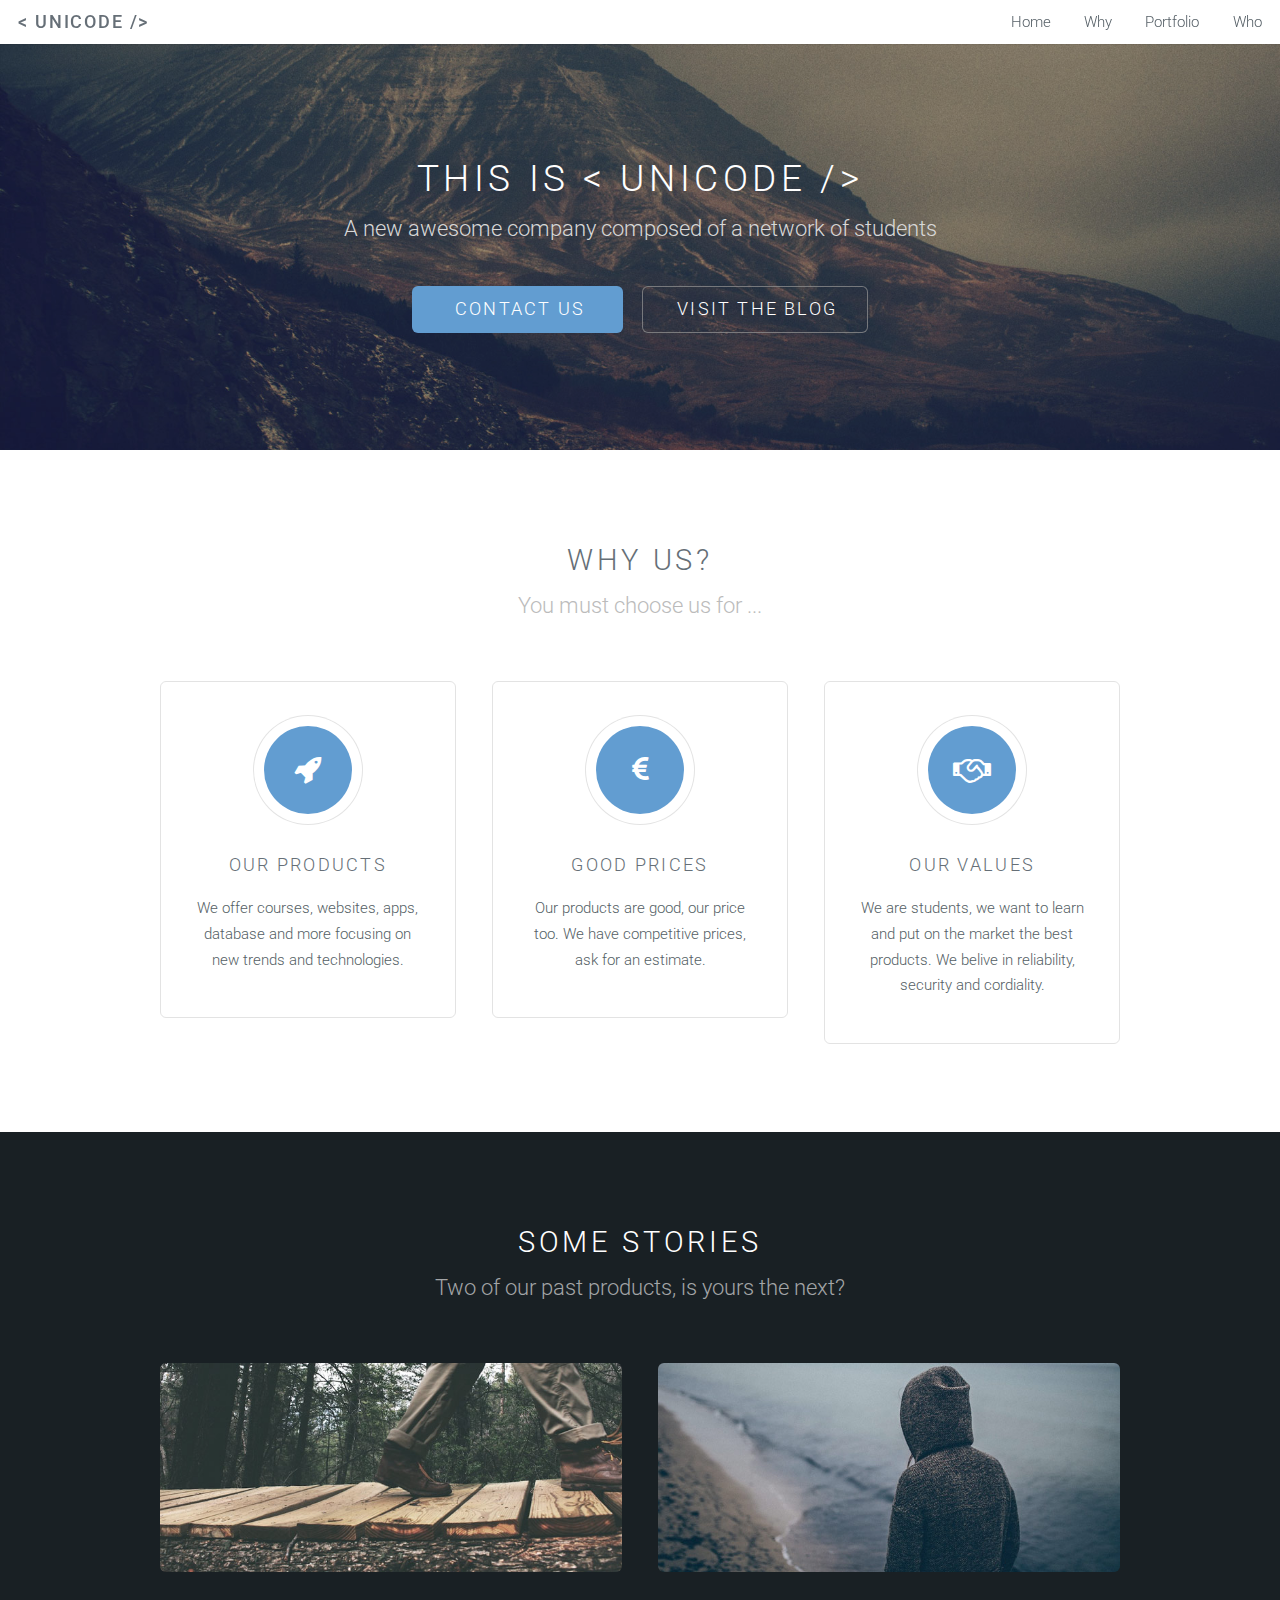
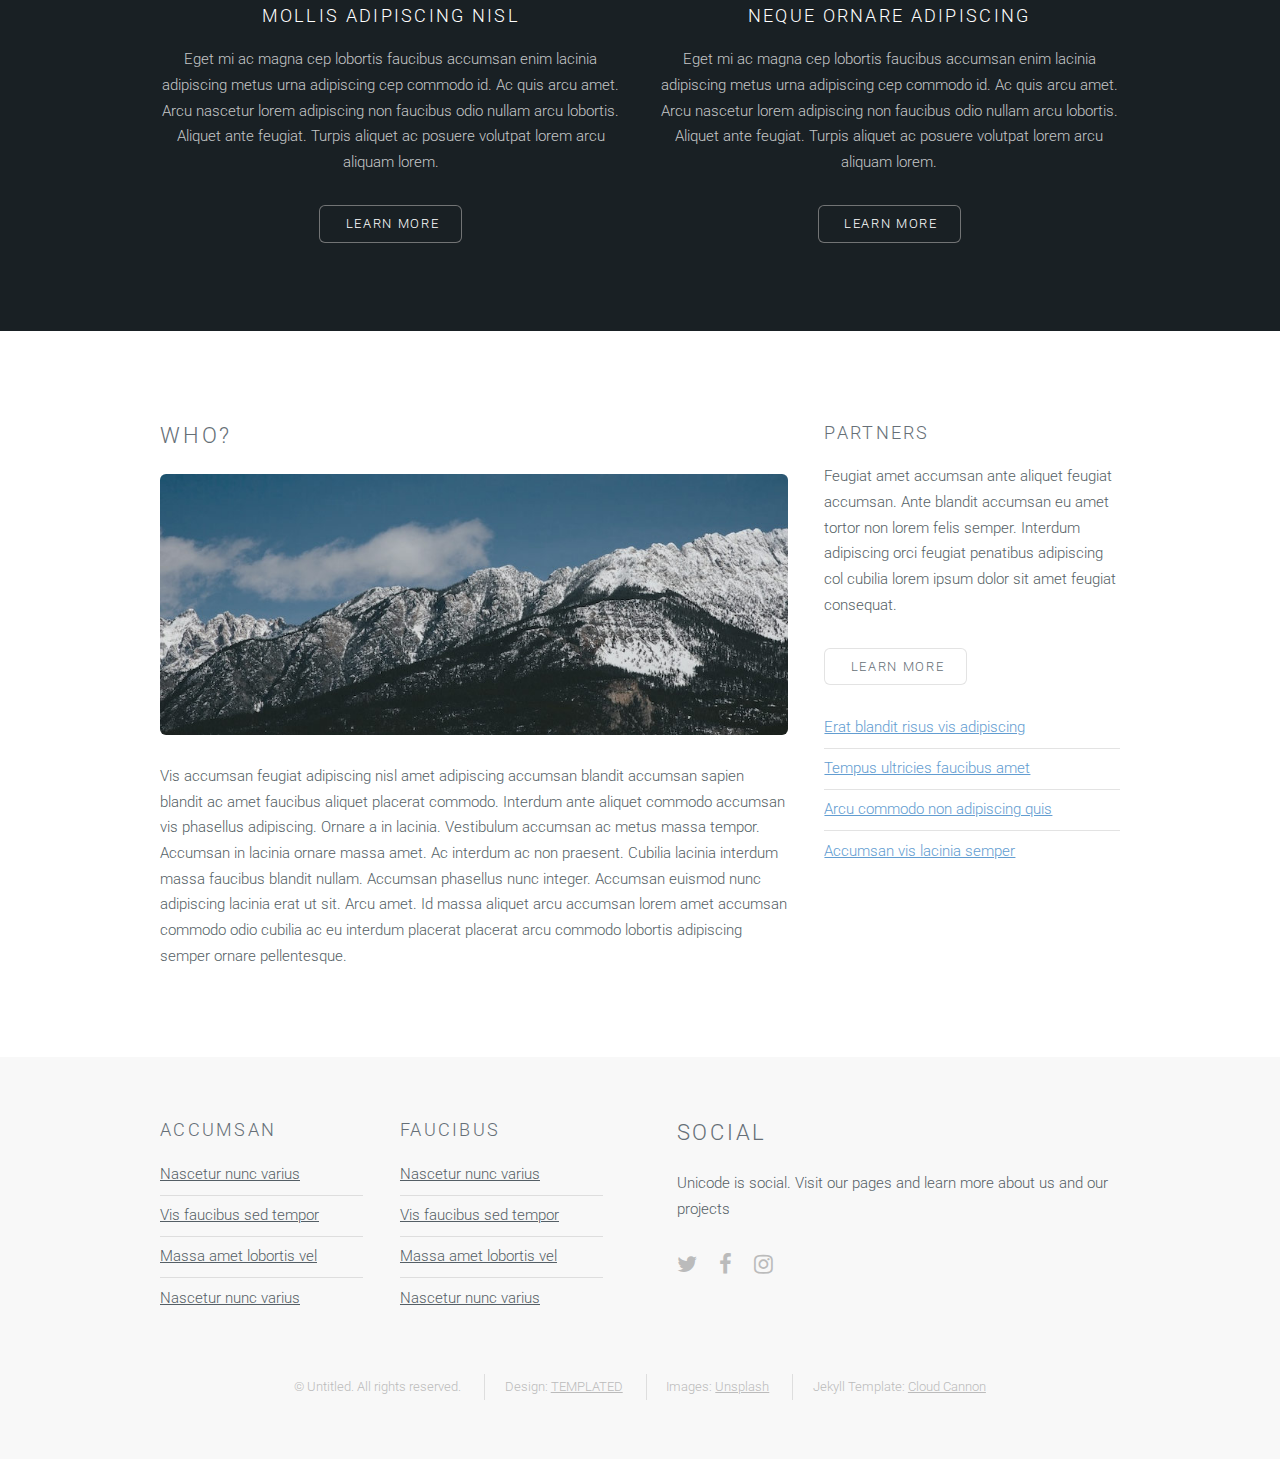
==== index.html @ 49313c58 "first" ====
<!DOCTYPE html>
<html>

  <!--
	Ion by TEMPLATED
	templated.co @templatedco
	Released for free under the Creative Commons Attribution 3.0 license (templated.co/license)
-->
<head>

    <title>Unicode</title>
    <meta http-equiv="content-type" content="text/html; charset=utf-8" />
    <meta name="description" content="" />
    <meta name="keywords" content="" />
    <!--[if lte IE 8]><script src="js/html5shiv.js"></script><![endif]-->
    <script src="/js/jquery.min.js"></script>
    <script src="/js/skel.min.js"></script>
    <script src="/js/skel-layers.min.js"></script>
    <script src="/js/init.js"></script>
    <noscript>
        <link rel="stylesheet" href="/css/skel.css" />
        <link rel="stylesheet" href="/css/style.css" />
        <link rel="stylesheet" href="/css/style-xlarge.css" />
    </noscript>
</head>


	<body id="top">

        <!-- Header -->
<header id="header" class="skel-layers-fixed">
    <h1><a href="/" class="site-title" >&#60; Unicode /&#62;</a></h1>
    <nav id="nav">
        <ul>
            <li><a href="#top">Home</a></li>
            <li><a href="#why">Why</a></li>
            <li><a href="#portfolio">Portfolio</a></li>
            <li><a href="#who">Who</a></li>
        </ul>
    </nav>
</header>

        <!-- Banner -->
        <section id="banner">
            <div class="inner">
                <h2>This is &#60; Unicode /&#62;</h2>
                <p>A new awesome company composed of a network of students</p>
                <ul class="actions">
                    <li><a href="#content" class="button big special">Contact us</a></li>
                    <li><a href="/blog.html" class="button big alt">Visit the blog</a></li>
                </ul>
            </div>
        </section>
        		<!-- One -->
			<section id="why" class="wrapper style1">
				<header class="major">
					<h2>Why us?</h2>
					<p>You must choose us for ...</p>
				</header>
				<div class="container">
					<div class="row">
						<div class="4u">
							<section class="special box">
								<i class="icon fa-rocket major"></i>
								<h3>Our products</h3>
								<p>
									We offer courses, websites, apps, database and more
									focusing on new trends and technologies.
								</p>
							</section>
						</div>
						<div class="4u">
							<section class="special box">
								<i class="icon fa fa-eur major"></i>
								<h3>Good prices</h3>
								<p>Our products are good, our price too. We have competitive prices, ask for an estimate.</p>
							</section>
						</div>
						<div class="4u">
							<section class="special box">
								<i class="icon fa fa-handshake-o major"></i>
								<h3>Our Values</h3>
								<p>
									We are students, we want to learn and put on the market the best products.
									We belive in reliability, security and cordiality.
								</p>
							</section>
						</div>
					</div>
				</div>
			</section>
			
		<!-- Two -->
			<section id="portfolio" class="wrapper style2">
				<header class="major">
					<h2>Some stories</h2>
					<p>Two of our past products, is yours the next?</p>
				</header>
				<div class="container">
					<div class="row">
						<div class="6u">
							<section class="special">
								<a href="#" class="image fit"><img src="images/pic01.jpg" alt="" /></a>
								<h3>Mollis adipiscing nisl</h3>
								<p>Eget mi ac magna cep lobortis faucibus accumsan enim lacinia adipiscing metus urna adipiscing cep commodo id. Ac quis arcu amet. Arcu nascetur lorem adipiscing non faucibus odio nullam arcu lobortis. Aliquet ante feugiat. Turpis aliquet ac posuere volutpat lorem arcu aliquam lorem.</p>
								<ul class="actions">
									<li><a href="#" class="button alt">Learn More</a></li>
								</ul>
							</section>
						</div>
						<div class="6u">
							<section class="special">
								<a href="#" class="image fit"><img src="images/pic02.jpg" alt="" /></a>
								<h3>Neque ornare adipiscing</h3>
								<p>Eget mi ac magna cep lobortis faucibus accumsan enim lacinia adipiscing metus urna adipiscing cep commodo id. Ac quis arcu amet. Arcu nascetur lorem adipiscing non faucibus odio nullam arcu lobortis. Aliquet ante feugiat. Turpis aliquet ac posuere volutpat lorem arcu aliquam lorem.</p>
								<ul class="actions">
									<li><a href="#" class="button alt">Learn More</a></li>
								</ul>
							</section>
						</div>
					</div>
				</div>
			</section>

		<!-- Three -->
			<section id="who" class="wrapper style1">
				<div class="container">
					<div class="row">
						<div class="8u">
							<section>
								<h2>Who?</h2>
								<a href="#" class="image fit"><img src="images/pic03.jpg" alt="" /></a>
								<p>Vis accumsan feugiat adipiscing nisl amet adipiscing accumsan blandit accumsan sapien blandit ac amet faucibus aliquet placerat commodo. Interdum ante aliquet commodo accumsan vis phasellus adipiscing. Ornare a in lacinia. Vestibulum accumsan ac metus massa tempor. Accumsan in lacinia ornare massa amet. Ac interdum ac non praesent. Cubilia lacinia interdum massa faucibus blandit nullam. Accumsan phasellus nunc integer. Accumsan euismod nunc adipiscing lacinia erat ut sit. Arcu amet. Id massa aliquet arcu accumsan lorem amet accumsan commodo odio cubilia ac eu interdum placerat placerat arcu commodo lobortis adipiscing semper ornare pellentesque.</p>
							</section>
						</div>
						<div class="4u">
							<section>
								<h3>Partners</h3>
								<p>Feugiat amet accumsan ante aliquet feugiat accumsan. Ante blandit accumsan eu amet tortor non lorem felis semper. Interdum adipiscing orci feugiat penatibus adipiscing col cubilia lorem ipsum dolor sit amet feugiat consequat.</p>
								<ul class="actions">
									<li><a href="#" class="button alt">Learn More</a></li>
								</ul>
								<ul class="alt">
									<li><a href="#">Erat blandit risus vis adipiscing</a></li>
									<li><a href="#">Tempus ultricies faucibus amet</a></li>
									<li><a href="#">Arcu commodo non adipiscing quis</a></li>
									<li><a href="#">Accumsan vis lacinia semper</a></li>
								</ul>
							</section>
						</div>
					</div>
				</div>
			</section>			
			
		
        <!-- Footer -->
<footer id="footer">
    <div class="container">
        <div class="row double">
            <div class="6u">
                <div class="row collapse-at-2">
                    <div class="6u">
                        <h3>Accumsan</h3>
                        <ul class="alt">
                            <li><a href="#">Nascetur nunc varius</a></li>
                            <li><a href="#">Vis faucibus sed tempor</a></li>
                            <li><a href="#">Massa amet lobortis vel</a></li>
                            <li><a href="#">Nascetur nunc varius</a></li>
                        </ul>
                    </div>
                    <div class="6u">
                        <h3>Faucibus</h3>
                        <ul class="alt">
                            <li><a href="#">Nascetur nunc varius</a></li>
                            <li><a href="#">Vis faucibus sed tempor</a></li>
                            <li><a href="#">Massa amet lobortis vel</a></li>
                            <li><a href="#">Nascetur nunc varius</a></li>
                        </ul>
                    </div>
                </div>
            </div>
            <div class="6u">
                <h2>Social</h2>
                <p>Unicode is social. Visit our pages and learn more about us and our projects</p>
                <ul class="icons">
                    <li><a href="#" class="icon fa-twitter"><span class="label">Twitter</span></a></li>
                    <li><a href="#" class="icon fa-facebook"><span class="label">Facebook</span></a></li>
                    <li><a href="#" class="icon fa-instagram"><span class="label">Instagram</span></a></li>
                </ul>
            </div>
        </div>
        <ul class="copyright">
            <li>&copy; Untitled. All rights reserved.</li>
            <li>Design: <a href="http://templated.co">TEMPLATED</a></li>
            <li>Images: <a href="http://unsplash.com">Unsplash</a></li>
            <li>Jekyll Template: <a href="http://cloudcannon.com">Cloud Cannon</a></li>
        </ul>
    </div>
</footer>

    </body>

</html>
---- css/skel.css ----
/* Resets (http://meyerweb.com/eric/tools/css/reset/ | v2.0 | 20110126 | License: none (public domain)) */

	html,body,div,span,applet,object,iframe,h1,h2,h3,h4,h5,h6,p,blockquote,pre,a,abbr,acronym,address,big,cite,code,del,dfn,em,img,ins,kbd,q,s,samp,small,strike,strong,sub,sup,tt,var,b,u,i,center,dl,dt,dd,ol,ul,li,fieldset,form,label,legend,table,caption,tbody,tfoot,thead,tr,th,td,article,aside,canvas,details,embed,figure,figcaption,footer,header,hgroup,menu,nav,output,ruby,section,summary,time,mark,audio,video{margin:0;padding:0;border:0;font-size:100%;font:inherit;vertical-align:baseline;}article,aside,details,figcaption,figure,footer,header,hgroup,menu,nav,section{display:block;}body{line-height:1;}ol,ul{list-style:none;}blockquote,q{quotes:none;}blockquote:before,blockquote:after,q:before,q:after{content:'';content:none;}table{border-collapse:collapse;border-spacing:0;}body{-webkit-text-size-adjust:none}

/* Box Model */

	*, *:before, *:after {
		-moz-box-sizing: border-box;
		-webkit-box-sizing: border-box;
		box-sizing: border-box;
	}

/* Container */

	body {
		/* min-width: (containers) */
		min-width: 1200px;
	}

	.container {
		margin-left: auto;
		margin-right: auto;
		
		/* width: (containers) */
		width: 1200px;
	}

	/* Modifiers */
	
		.container.small {
			/* width: (containers) * 0.75; */
			width: 900px;
		}

		.container.big {
			width: 100%;

			/* max-width: (containers) * 1.25; */
			max-width: 1500px;

			/* min-width: (containers); */
			min-width: 1200px;
		}

/* Grid */

	.\31 2u { width: 100% }
	.\31 1u { width: 91.6666666667% }
	.\31 0u { width: 83.3333333333% }
	.\39 u { width: 75% }
	.\38 u { width: 66.6666666667% }
	.\37 u { width: 58.3333333333% }
	.\36 u { width: 50% }
	.\35 u { width: 41.6666666667% }
	.\34 u { width: 33.3333333333% }
	.\33 u { width: 25% }
	.\32 u { width: 16.6666666667% }
	.\31 u { width: 8.3333333333% }
	.\-11u { margin-left: 91.6666666667% }
	.\-10u { margin-left: 83.3333333333% }
	.\-9u { margin-left: 75% }
	.\-8u { margin-left: 66.6666666667% }
	.\-7u { margin-left: 58.3333333333% }
	.\-6u { margin-left: 50% }
	.\-5u { margin-left: 41.6666666667% }
	.\-4u { margin-left: 33.3333333333% }
	.\-3u { margin-left: 25% }
	.\-2u { margin-left: 16.6666666667% }
	.\-1u { margin-left: 8.3333333333% }

	/* Rows */

		.row > * {
			float: left;
		}

		.row:after {
			content: '';
			display: block;
			clear: both;
			height: 0;
		}

		.row:first-child > * {
			padding-top: 0 !important;
		}

		.row.uniform > * > :first-child {
			margin-top: 0;
		}

		.row.uniform > * > :last-child {
			margin-bottom: 0;
		}

		/* Normal */

			.row > * {
				/* padding-left: (gutters.vertical) */
				padding-left: 4em;
			}

			.row + .row > * {
				/* padding: (gutters.horizontal) 0 0 (gutters.vertical) */
				padding: 0 0 0 4em;
			}

			.row {
				/* margin-left: -(gutters.vertical) */
				margin-left: -4em;
			}

			.row + .row.uniform > * {
				/* padding: (gutters.vertical) 0 0 (gutters.vertical) */
				padding: 4em 0 0 4em;
			}

		/* Flush */

			.row.flush > * {
				padding-left: 0;
			}

			.row + .row.flush > * {
				padding: 0;
			}

			.row.flush {
				margin-left: 0;
			}

			.row + .row.uniform.flush > * {
				padding: 0;
			}

		/* Quarter */

			.row.quarter > * {
				/* padding-left: (gutters.vertical * 0.25) */
				padding-left: 1em;
			}

			.row + .row.quarter > * {
				/* padding: (gutters.horizontal * 0.25) 0 0 (gutters.vertical * 0.25) */
				padding: 0 0 0 1em;
			}

			.row.quarter {
				/* margin-left: -(gutters.vertical * 0.25) */
				margin-left: -1em;
			}

			.row + .row.uniform.quarter > * {
				/* padding: (gutters.vertical * 0.25) 0 0 (gutters.vertical * 0.25) */
				padding: 1em 0 0 1em;
			}

		/* Half */

			.row.half > * {
				/* padding-left: (gutters.vertical * 0.5) */
				padding-left: 2em;
			}

			.row + .row.half > * {
				/* padding: (gutters.horizontal * 0.5) 0 0 (gutters.vertical * 0.5) */
				padding: 0 0 0 2em;
			}

			.row.half {
				/* margin-left: -(gutters.vertical * 0.5) */
				margin-left: -2em;
			}

			.row + .row.uniform.half > * {
				/* padding: (gutters.vertical * 0.5) 0 0 (gutters.vertical * 0.5) */
				padding: 2em 0 0 2em;
			}

		/* One and (a) Half */

			.row.oneandhalf > * {
				/* padding-left: (gutters.vertical * 1.5) */
				padding-left: 6em;
			}

			.row + .row.oneandhalf > * {
				/* padding: (gutters.horizontal * 1.5) 0 0 (gutters.vertical * 1.5) */
				padding: 0 0 0 6em;
			}

			.row.oneandhalf {
				/* margin-left: -(gutters.vertical * 1.5) */
				margin-left: -6em;
			}

			.row + .row.uniform.oneandhalf > * {
				/* padding: (gutters.vertical * 1.5) 0 0 (gutters.vertical * 1.5) */
				padding: 6em 0 0 6em;
			}

		/* Double */

			.row.double > * {
				/* padding-left: (gutters.vertical * 2) */
				padding-left: 8em;
			}

			.row + .row.double > * {
				/* padding: (gutters.horizontal * 2) 0 0 (gutters.vertical * 2) */
				padding: 0 0 0 8em;
			}

			.row.double {
				/* margin-left: -(gutters.vertical * 2) */
				margin-left: -8em;
			}

			.row + .row.uniform.double > * {
				/* padding: (gutters.vertical * 2) 0 0 (gutters.vertical * 2) */
				padding: 8em 0 0 8em;
			}
---- css/style.css ----
@charset "UTF-8";
@import url(font-awesome.min.css);
@import url("http://fonts.googleapis.com/css?family=Roboto:500,300");

/*
	Ion by TEMPLATED
	templated.co @templatedco
	Released for free under the Creative Commons Attribution 3.0 license (templated.co/license)
*/

/* Basic */

    html {
      scroll-behavior: smooth;
    }

	body {
		background: #fff;
	}

	body, input, select, textarea {
		color: #555f66;
		font-family: "Roboto", Helvetica, sans-serif;
		font-size: 14pt;
		font-weight: 300;
		line-height: 1.75em;
	}

	a {
		color: #629DD1;
		text-decoration: underline;
	}

		a:hover {
			text-decoration: none;
		}

	strong, b, .cc-active {
		color: #666f77;
		font-weight: 500;
	}

	em, i {
		font-style: italic;
	}

	p {
		margin: 0 0 2em 0;
	}

	h1, h2, h3, h4, h5, h6 {
		color: #666f77;
		font-weight: 300;
		line-height: 1em;
		margin: 0 0 1em 0;
		text-transform: uppercase;
		letter-spacing: 0.125em;
	}

		h1 a, h2 a, h3 a, h4 a, h5 a, h6 a {
			color: inherit;
			text-decoration: none;
		}

	h2 {
		font-size: 1.5em;
		line-height: 1.5em;
	}

	h3 {
		font-size: 1.25em;
		line-height: 1.5em;
	}

	h4 {
		font-size: 1em;
		line-height: 1.5em;
	}

	h5 {
		font-size: 0.9em;
		line-height: 1.5em;
	}

	h6 {
		font-size: 0.7em;
		line-height: 1.5em;
	}

	sub {
		font-size: 0.8em;
		position: relative;
		top: 0.5em;
	}

	sup {
		font-size: 0.8em;
		position: relative;
		top: -0.5em;
	}

	hr {
		border: 0;
		border-bottom: solid 1px rgba(144, 144, 144, 0.25);
		margin: 3em 0;
	}

		hr.major {
			margin: 2em 0 5em 0;
		}

	blockquote {
		border-left: solid 4px rgba(144, 144, 144, 0.25);
		font-style: italic;
		margin: 0 0 2em 0;
		padding: 0.5em 0 0.5em 2em;
	}

	code {
		background: rgba(144, 144, 144, 0.075);
		border-radius: 6px;
		border: solid 1px rgba(144, 144, 144, 0.25);
		font-family: "Courier New", monospace;
		font-size: 0.9em;
		margin: 0 0.25em;
		padding: 0.25em 0.65em;
	}

	pre {
		-webkit-overflow-scrolling: touch;
		font-family: "Courier New", monospace;
		font-size: 0.9em;
		margin: 0 0 2em 0;
		overflow-x: auto;
	}

		pre code {
			display: block;
			line-height: 1.75em;
			padding: 1em 1.5em;
		}

	.align-left {
		text-align: left;
	}

	.align-center {
		text-align: center;
	}

	.align-right {
		text-align: right;
	}

    .float-left {
        float: left;
    }

    .float-right {
        float: right;
    }

/* Section/Article */

	section.special, article.special {
		text-align: center;
	}

	header p {
		color: #bbb;
		position: relative;
		margin: 0 0 1.5em 0;
	}

	header h2 + p {
		font-size: 1.25em;
		margin-top: -1em;
		line-height: 1.5em;
	}

	header h3 + p {
		font-size: 1.1em;
		margin-top: -0.85em;
		line-height: 1.5em;
	}

	header h4 + p,
	header h5 + p,
	header h6 + p {
		font-size: 0.9em;
		margin-top: -0.75em;
		line-height: 1.5em;
	}

	header.major {
		text-align: center;
		margin: 0 0 4em 0;
	}

		header.major h2 {
			font-size: 2em;
		}

		header.major h2 + p {
			font-size: 1.5em;
			margin: -1em 0 2em 0;
		}

/* Form */

	form {
		margin: 0 0 2em 0;
	}

	label {
		color: #666f77;
		display: block;
		font-size: 0.9em;
		font-weight: 500;
		margin: 0 0 1em 0;
	}

	input[type="text"],
	input[type="password"],
	input[type="email"],
	select,
	textarea {
		-moz-appearance: none;
		-webkit-appearance: none;
		-o-appearance: none;
		-ms-appearance: none;
		appearance: none;
		background: rgba(144, 144, 144, 0.075);
		border-radius: 6px;
		border: none;
		border: solid 1px rgba(144, 144, 144, 0.25);
		color: inherit;
		display: block;
		outline: 0;
		padding: 0 1em;
		text-decoration: none;
		width: 100%;
	}

		input[type="text"]:invalid,
		input[type="password"]:invalid,
		input[type="email"]:invalid,
		select:invalid,
		textarea:invalid {
			box-shadow: none;
		}

		input[type="text"]:focus,
		input[type="password"]:focus,
		input[type="email"]:focus,
		select:focus,
		textarea:focus {
			border-color: #629DD1;
			box-shadow: 0 0 0 1px #629DD1;
		}

	.select-wrapper {
		text-decoration: none;
		display: block;
		position: relative;
	}

		.select-wrapper:before {
			content: "";
			-moz-osx-font-smoothing: grayscale;
			-webkit-font-smoothing: antialiased;
			font-family: FontAwesome;
			font-style: normal;
			font-weight: normal;
			text-transform: none !important;
		}

		.select-wrapper:before {
			color: rgba(144, 144, 144, 0.25);
			display: block;
			height: 2.75em;
			line-height: 2.75em;
			pointer-events: none;
			position: absolute;
			right: 0;
			text-align: center;
			top: 0;
			width: 2.75em;
		}

		.select-wrapper select::-ms-expand {
			display: none;
		}

	input[type="text"],
	input[type="password"],
	input[type="email"],
	select {
		height: 2.75em;
	}

	textarea {
		padding: 0.75em 1em;
	}

	input[type="checkbox"],
	input[type="radio"] {
		-moz-appearance: none;
		-webkit-appearance: none;
		-o-appearance: none;
		-ms-appearance: none;
		appearance: none;
		display: block;
		float: left;
		margin-right: -2em;
		opacity: 0;
		width: 1em;
		z-index: -1;
	}

		input[type="checkbox"] + label,
		input[type="radio"] + label {
			text-decoration: none;
			color: #555f66;
			cursor: pointer;
			display: inline-block;
			font-size: 1em;
			font-weight: 300;
			padding-left: 2.4em;
			padding-right: 0.75em;
			position: relative;
		}

			input[type="checkbox"] + label:before,
			input[type="radio"] + label:before {
				-moz-osx-font-smoothing: grayscale;
				-webkit-font-smoothing: antialiased;
				font-family: FontAwesome;
				font-style: normal;
				font-weight: normal;
				text-transform: none !important;
			}

			input[type="checkbox"] + label:before,
			input[type="radio"] + label:before {
				background: rgba(144, 144, 144, 0.075);
				border-radius: 6px;
				border: solid 1px rgba(144, 144, 144, 0.25);
				content: '';
				display: inline-block;
				height: 1.65em;
				left: 0;
				line-height: 1.58125em;
				position: absolute;
				text-align: center;
				top: 0;
				width: 1.65em;
			}

		input[type="checkbox"]:checked + label:before,
		input[type="radio"]:checked + label:before {
			background: #192024;
			border-color: #192024;
			color: #ffffff;
			content: '\f00c';
		}

		input[type="checkbox"]:focus + label:before,
		input[type="radio"]:focus + label:before {
			border-color: #629DD1;
			box-shadow: 0 0 0 1px #629DD1;
		}

	input[type="checkbox"] + label:before {
		border-radius: 6px;
	}

	input[type="radio"] + label:before {
		border-radius: 100%;
	}

	::-webkit-input-placeholder {
		color: #bbb !important;
		opacity: 1.0;
	}

	:-moz-placeholder {
		color: #bbb !important;
		opacity: 1.0;
	}

	::-moz-placeholder {
		color: #bbb !important;
		opacity: 1.0;
	}

	:-ms-input-placeholder {
		color: #bbb !important;
		opacity: 1.0;
	}

	.formerize-placeholder {
		color: #bbb !important;
		opacity: 1.0;
	}

/* Box */

	.box {
		border-radius: 6px;
		border: solid 1px rgba(144, 144, 144, 0.25);
		margin-bottom: 2em;
		padding: 3em 2em;
	}

		.box > :last-child,
		.box > :last-child > :last-child,
		.box > :last-child > :last-child > :last-child {
			margin-bottom: 0;
		}

		.box.alt {
			border: 0;
			border-radius: 0;
			padding: 0;
		}

/* Icon */

	.icon {
		text-decoration: none;
		border-bottom: none;
		position: relative;
	}

		.icon:before {
			-moz-osx-font-smoothing: grayscale;
			-webkit-font-smoothing: antialiased;
			font-family: FontAwesome;
			font-style: normal;
			font-weight: normal;
			text-transform: none !important;
		}

		.icon > .label {
			display: none;
		}

		.icon.major {
			display: inline-block;
			margin: 0 0 1.25em 0;
			color: #ffffff;
			background: #629DD1;
			width: 3em;
			height: 3em;
			font-size: 2em;
			text-align: center;
			line-height: 3em;
			border-radius: 100%;
			box-shadow: 0 0 0 10px #fff, 0 0 0 11px rgba(144, 144, 144, 0.25);
		}

/* Image */

	.image {
		border-radius: 6px;
		border: 0;
		display: inline-block;
		position: relative;
	}

		.image img {
			border-radius: 6px;
			display: block;
		}

		.image.left {
			float: left;
			padding: 0 1.5em 1em 0;
			top: 0.25em;
		}

		.image.right {
			float: right;
			padding: 0 0 1em 1.5em;
			top: 0.25em;
		}

		.image.fit {
			display: block;
			margin: 0 0 2em 0;
			width: 100%;
		}

			.image.fit img {
				display: block;
				width: 100%;
			}

/* List */

	ol {
		list-style: decimal;
		margin: 0 0 2em 0;
		padding-left: 1.25em;
	}

		ol li {
			padding-left: 0.25em;
		}

	ul {
		list-style: disc;
		margin: 0 0 2em 0;
		padding-left: 1em;
	}

		ul li {
			padding-left: 0.5em;
		}

		ul.alt {
			list-style: none;
			padding-left: 0;
		}

			ul.alt li {
				border-top: solid 1px rgba(144, 144, 144, 0.25);
				padding: 0.5em 0;
			}

				ul.alt li:first-child {
					border-top: 0;
					padding-top: 0;
				}

		ul.icons {
			cursor: default;
			list-style: none;
			padding-left: 0;
		}

			ul.icons li {
				display: inline-block;
				padding: 0 1.25em 0 0;
			}

				ul.icons li:last-child {
					padding-right: 0;
				}

				ul.icons li .icon:before {
					font-size: 1.5em;
				}

		ul.actions {
			cursor: default;
			list-style: none;
			padding-left: 0;
		}

			ul.actions li {
				display: inline-block;
				padding: 0 1em 0 0;
				vertical-align: middle;
			}

				ul.actions li:last-child {
					padding-right: 0;
				}

			ul.actions.small li {
				padding: 0 0.5em 0 0;
			}

			ul.actions.vertical li {
				display: block;
				padding: 1em 0 0 0;
			}

				ul.actions.vertical li:first-child {
					padding-top: 0;
				}

				ul.actions.vertical li > * {
					margin-bottom: 0;
				}

			ul.actions.vertical.small li {
				padding: 0.5em 0 0 0;
			}

				ul.actions.vertical.small li:first-child {
					padding-top: 0;
				}

			ul.actions.fit {
				display: table;
				margin-left: -1em;
				padding: 0;
				table-layout: fixed;
				width: calc(100% + 1em);
			}

				ul.actions.fit li {
					display: table-cell;
					padding: 0 0 0 1em;
				}

					ul.actions.fit li > * {
						margin-bottom: 0;
					}

				ul.actions.fit.small {
					margin-left: -0.5em;
					width: calc(100% + 0.5em);
				}

					ul.actions.fit.small li {
						padding: 0 0 0 0.5em;
					}

	dl {
		margin: 0 0 2em 0;
	}

/* Table */

	.table-wrapper {
		-webkit-overflow-scrolling: touch;
		overflow-x: auto;
	}

	table {
		margin: 0 0 2em 0;
		width: 100%;
	}

		table tbody tr {
			border: solid 1px rgba(144, 144, 144, 0.25);
			border-left: 0;
			border-right: 0;
		}

			table tbody tr:nth-child(2n + 1) {
				background-color: rgba(144, 144, 144, 0.075);
			}

		table td {
			padding: 0.75em 0.75em;
		}

		table th {
			color: #666f77;
			font-size: 0.9em;
			font-weight: 500;
			padding: 0 0.75em 0.75em 0.75em;
			text-align: left;
		}

		table thead {
			border-bottom: solid 2px rgba(144, 144, 144, 0.25);
		}

		table tfoot {
			border-top: solid 2px rgba(144, 144, 144, 0.25);
		}

		table.alt {
			border-collapse: separate;
		}

			table.alt tbody tr td {
				border: solid 1px rgba(144, 144, 144, 0.25);
				border-left-width: 0;
				border-top-width: 0;
			}

				table.alt tbody tr td:first-child {
					border-left-width: 1px;
				}

			table.alt tbody tr:first-child td {
				border-top-width: 1px;
			}

			table.alt thead {
				border-bottom: 0;
			}

			table.alt tfoot {
				border-top: 0;
			}

/* Button */

	input[type="submit"],
	input[type="reset"],
	input[type="button"],
	.button {
		-moz-appearance: none;
		-webkit-appearance: none;
		-o-appearance: none;
		-ms-appearance: none;
		appearance: none;
		-moz-transition: background-color 0.2s ease-in-out, color 0.2s ease-in-out;
		-webkit-transition: background-color 0.2s ease-in-out, color 0.2s ease-in-out;
		-o-transition: background-color 0.2s ease-in-out, color 0.2s ease-in-out;
		-ms-transition: background-color 0.2s ease-in-out, color 0.2s ease-in-out;
		transition: background-color 0.2s ease-in-out, color 0.2s ease-in-out;
		background-color: #192024;
		border-radius: 6px;
		border: 0;
		color: #ffffff !important;
		cursor: pointer;
		display: inline-block;
		font-weight: 300;
		text-transform: uppercase;
		letter-spacing: 0.125em;
		font-size: 0.9em;
		height: 2.85em;
		line-height: 2.85em;
		padding: 0 1.75em;
		text-align: center;
		text-decoration: none;
		white-space: nowrap;
		text-indent: 0.25em;
	}

		input[type="submit"]:hover,
		input[type="reset"]:hover,
		input[type="button"]:hover,
		.button:hover {
			background-color: #232d33;
		}

		input[type="submit"]:active,
		input[type="reset"]:active,
		input[type="button"]:active,
		.button:active {
			background-color: #0f1315;
		}

		input[type="submit"].icon,
		input[type="reset"].icon,
		input[type="button"].icon,
		.button.icon {
			padding-left: 1.35em;
		}

			input[type="submit"].icon:before,
			input[type="reset"].icon:before,
			input[type="button"].icon:before,
			.button.icon:before {
				margin-right: 0.5em;
			}

		input[type="submit"].fit,
		input[type="reset"].fit,
		input[type="button"].fit,
		.button.fit {
			display: block;
			margin: 0 0 1em 0;
			width: 100%;
		}

		input[type="submit"].small,
		input[type="reset"].small,
		input[type="button"].small,
		.button.small {
			font-size: 0.7em;
		}

		input[type="submit"].big,
		input[type="reset"].big,
		input[type="button"].big,
		.button.big {
			font-size: 1.2em;
			height: 2.65em;
			line-height: 2.65em;
		}

		input[type="submit"].alt,
		input[type="reset"].alt,
		input[type="button"].alt,
		.button.alt {
			background-color: transparent;
			box-shadow: inset 0 0 0 1px rgba(144, 144, 144, 0.25);
			color: #666f77 !important;
		}

			input[type="submit"].alt:hover,
			input[type="reset"].alt:hover,
			input[type="button"].alt:hover,
			.button.alt:hover {
				background-color: rgba(144, 144, 144, 0.075);
			}

			input[type="submit"].alt:active,
			input[type="reset"].alt:active,
			input[type="button"].alt:active,
			.button.alt:active {
				background-color: rgba(144, 144, 144, 0.2);
			}

			input[type="submit"].alt.icon:before,
			input[type="reset"].alt.icon:before,
			input[type="button"].alt.icon:before,
			.button.alt.icon:before {
				color: #bbb;
			}

		input[type="submit"].special,
		input[type="reset"].special,
		input[type="button"].special,
		.button.special {
			background-color: #629DD1;
			color: #ffffff !important;
		}

			input[type="submit"].special:hover,
			input[type="reset"].special:hover,
			input[type="button"].special:hover,
			.button.special:hover {
				background-color: #76a9d7;
			}

			input[type="submit"].special:active,
			input[type="reset"].special:active,
			input[type="button"].special:active,
			.button.special:active {
				background-color: #4e91cb;
			}

		input[type="submit"].disabled, input[type="submit"]:disabled,
		input[type="reset"].disabled,
		input[type="reset"]:disabled,
		input[type="button"].disabled,
		input[type="button"]:disabled,
		.button.disabled,
		.button:disabled {
			background-color: #555f66 !important;
			box-shadow: inset 0 -0.15em 0 0 rgba(0, 0, 0, 0.15);
			color: #fff !important;
			cursor: default;
			opacity: 0.25;
		}

/* Wrapper */

	.wrapper {
		padding: 6em 0 4em 0;
	}

		.wrapper.style1 {
			background: #fff;
			color: #555f66;
		}

		.wrapper.style2 {
			background: #192024;
			color: #c5c7c8;
		}

			.wrapper.style2 h2, .wrapper.style2 h3, .wrapper.style2 h4, .wrapper.style2 h5, .wrapper.style2 h6 {
				color: #ffffff;
			}

			.wrapper.style2 header p {
				color: #a3a5a7;
			}

			.wrapper.style2 .button.alt {
				box-shadow: inset 0 0 0 1px rgba(144, 144, 144, 0.75);
				color: #ffffff !important;
			}

				.wrapper.style2 .button.alt:hover {
					background-color: rgba(144, 144, 144, 0.275);
				}

				.wrapper.style2 .button.alt:active {
					background-color: rgba(144, 144, 144, 0.4);
				}

				.wrapper.style2 .button.alt.icon:before {
					color: #a3a5a7;
				}

/* Header */

	#skel-layers-wrapper {
		padding-top: 3em;
	}

	#header {
		background: #fff;
		color: #555f66;
		cursor: default;
		height: 3em;
		left: 0;
		line-height: 3em;
		position: fixed;
		top: 0;
		width: 100%;
		z-index: 10000;
		box-shadow: 0 0 0.1em 0 rgba(0, 0, 0, 0.25);
	}

		#header h1 {
			color: #666f77;
			font-weight: 500;
			height: inherit;
			left: 1.25em;
			line-height: inherit;
			margin: 0;
			padding: 0;
			position: absolute;
			top: 0;
		}

			#header h1 a {
				font-size: 1.25em;
			}

		#header nav {
			height: inherit;
			line-height: inherit;
			position: absolute;
			right: 1.25em;
			top: 0;
			vertical-align: middle;
		}

			#header nav > ul {
				list-style: none;
				margin: 0;
				padding-left: 0;
			}

				#header nav > ul > li {
					border-radius: 6px;
					display: inline-block;
					margin-left: 2em;
					padding-left: 0;
				}

					#header nav > ul > li a {
						-moz-transition: color 0.2s ease-in-out;
						-webkit-transition: color 0.2s ease-in-out;
						-o-transition: color 0.2s ease-in-out;
						-ms-transition: color 0.2s ease-in-out;
						transition: color 0.2s ease-in-out;
						color: #555f66;
						display: inline-block;
						text-decoration: none;
					}

						#header nav > ul > li a:hover {
							color: #629DD1;
						}

					#header nav > ul > li:first-child {
						margin-left: 0;
					}

					#header nav > ul > li .button {
						height: 2.25em;
						line-height: 2.25em;
						margin-bottom: 0;
						padding: 0 1em;
						position: relative;
						top: -0.075em;
						vertical-align: middle;
					}

		#header .container {
			position: relative;
		}

			#header .container h1 {
				left: 0;
			}

			#header .container nav {
				right: 0;
			}

/* Banner */

	#banner {
		background-color: #666666;
		background-image: url("../images/banner.jpg");
		background-size: cover;
		background-position: center center;
		background-repeat: no-repeat;
		color: #d8d8d8;
		padding: 14em 0;
		text-align: center;
		position: relative;
	}

		#banner:before {
			content: '';
			position: absolute;
			left: 0;
			top: 0;
			width: 100%;
			height: 100%;
			background: rgba(64, 72, 80, 0.25);
		}

		#banner .inner {
			position: relative;
			z-index: 1;
		}

			#banner .inner :last-child {
				margin-bottom: 0;
			}

		#banner h2, #banner h3, #banner h4, #banner h5, #banner h6 {
			color: #ffffff;
		}

		#banner .button.alt {
			box-shadow: inset 0 0 0 1px rgba(144, 144, 144, 0.75);
			color: #ffffff !important;
		}

			#banner .button.alt:hover {
				background-color: rgba(144, 144, 144, 0.275);
			}

			#banner .button.alt:active {
				background-color: rgba(144, 144, 144, 0.4);
			}

			#banner .button.alt.icon:before {
				color: #c1c1c1;
			}

		#banner .button {
			min-width: 12em;
		}

		#banner h2 {
			font-size: 3.5em;
			line-height: 1em;
			margin: 0 0 0.5em 0;
			padding: 0;
		}

		#banner p {
			font-size: 1.5em;
			margin-bottom: 2em;
		}

			#banner p a {
				color: #ffffff;
				text-decoration: none;
			}

/* Footer */

	#footer {
		background: #f8f8f8;
		padding: 4em 0 6em 0;
	}

		#footer a {
			color: inherit;
		}

		#footer .copyright {
			color: #bbb;
			font-size: 0.9em;
			margin: 2em 0 0 0;
			padding: 0;
			text-align: center;
		}

			#footer .copyright li {
				border-left: solid 1px rgba(144, 144, 144, 0.25);
				display: inline-block;
				list-style: none;
				margin-left: 1.5em;
				padding-left: 1.5em;
			}

				#footer .copyright li:first-child {
					border-left: 0;
					margin-left: 0;
					padding-left: 0;
				}

		#footer .icons a {
			color: #bbb;
		}
---- css/style-xlarge.css ----
/*
	Ion by TEMPLATED
	templated.co @templatedco
	Released for free under the Creative Commons Attribution 3.0 license (templated.co/license)
*/

/* Basic */

	body, input, select, textarea {
		font-size: 12pt;
	}

/* Banner */

	#banner {
		padding: 9em 0;
	}
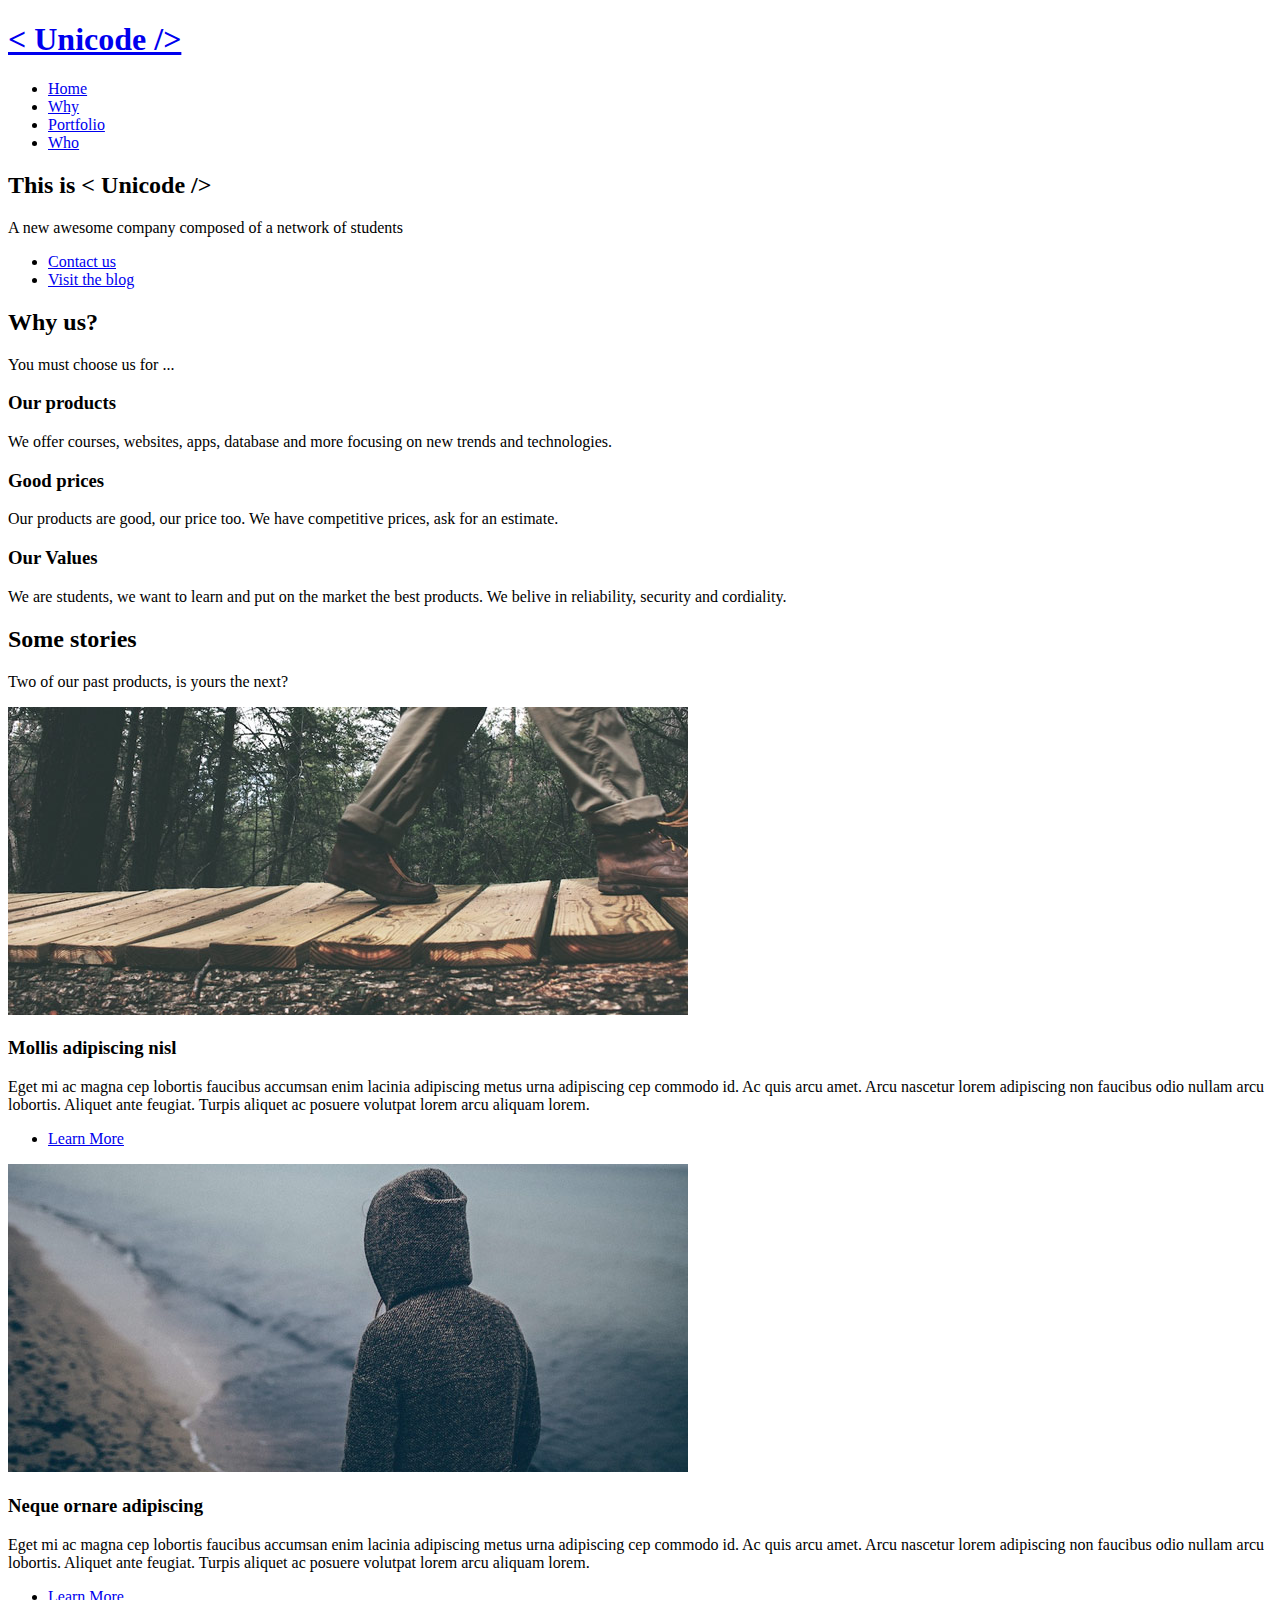
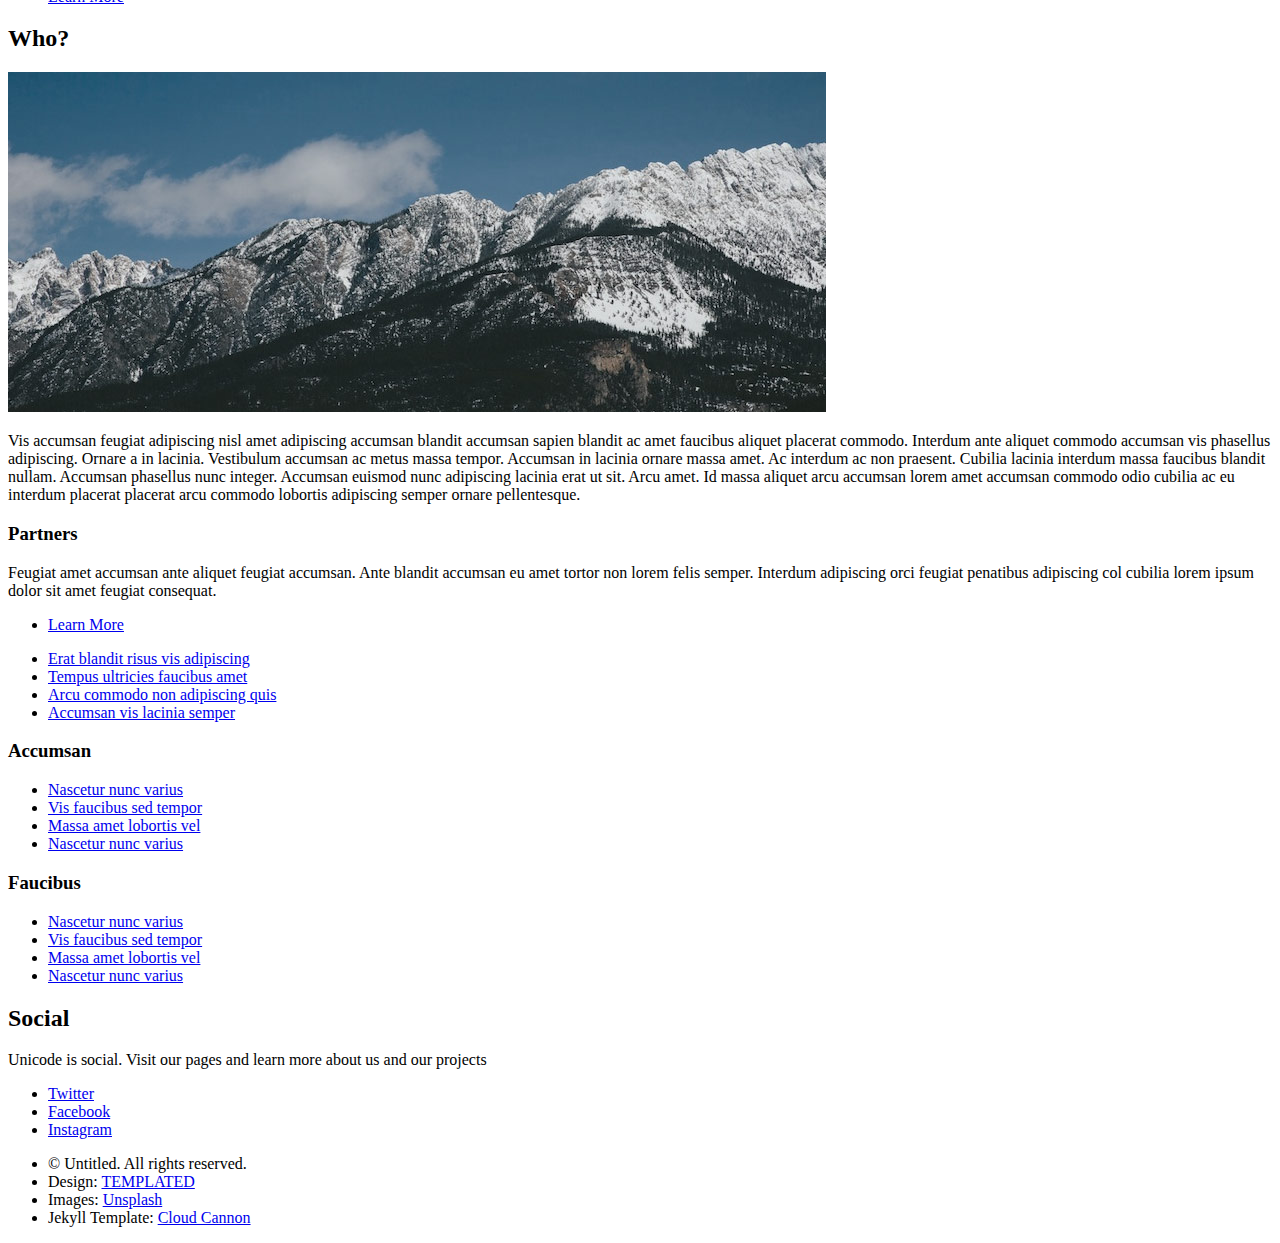
==== commit 522dd66e: "thirdone" ====
--- a/index.html
+++ b/index.html
@@ -13,14 +13,14 @@
     <meta name="description" content="" />
     <meta name="keywords" content="" />
     <!--[if lte IE 8]><script src="js/html5shiv.js"></script><![endif]-->
-    <script src="/js/jquery.min.js"></script>
-    <script src="/js/skel.min.js"></script>
-    <script src="/js/skel-layers.min.js"></script>
-    <script src="/js/init.js"></script>
+    <script src="/unicode-static-site//js/jquery.min.js"></script>
+    <script src="/unicode-static-site//js/skel.min.js"></script>
+    <script src="/unicode-static-site//js/skel-layers.min.js"></script>
+    <script src="/unicode-static-site//js/init.js"></script>
     <noscript>
-        <link rel="stylesheet" href="/css/skel.css" />
-        <link rel="stylesheet" href="/css/style.css" />
-        <link rel="stylesheet" href="/css/style-xlarge.css" />
+        <link rel="stylesheet" href="/unicode-static-site//css/skel.css" />
+        <link rel="stylesheet" href="/unicode-static-site//css/style.css" />
+        <link rel="stylesheet" href="/unicode-static-site//css/style-xlarge.css" />
     </noscript>
 </head>
 
@@ -29,7 +29,7 @@
 
         <!-- Header -->
 <header id="header" class="skel-layers-fixed">
-    <h1><a href="/" class="site-title" >&#60; Unicode /&#62;</a></h1>
+    <h1><a href="/unicode-static-site//" class="site-title" >&#60; Unicode /&#62;</a></h1>
     <nav id="nav">
         <ul>
             <li><a href="#top">Home</a></li>
@@ -47,7 +47,7 @@
                 <p>A new awesome company composed of a network of students</p>
                 <ul class="actions">
                     <li><a href="#content" class="button big special">Contact us</a></li>
-                    <li><a href="/blog.html" class="button big alt">Visit the blog</a></li>
+                    <li><a href="/unicode-static-site//blog.html" class="button big alt">Visit the blog</a></li>
                 </ul>
             </div>
         </section>
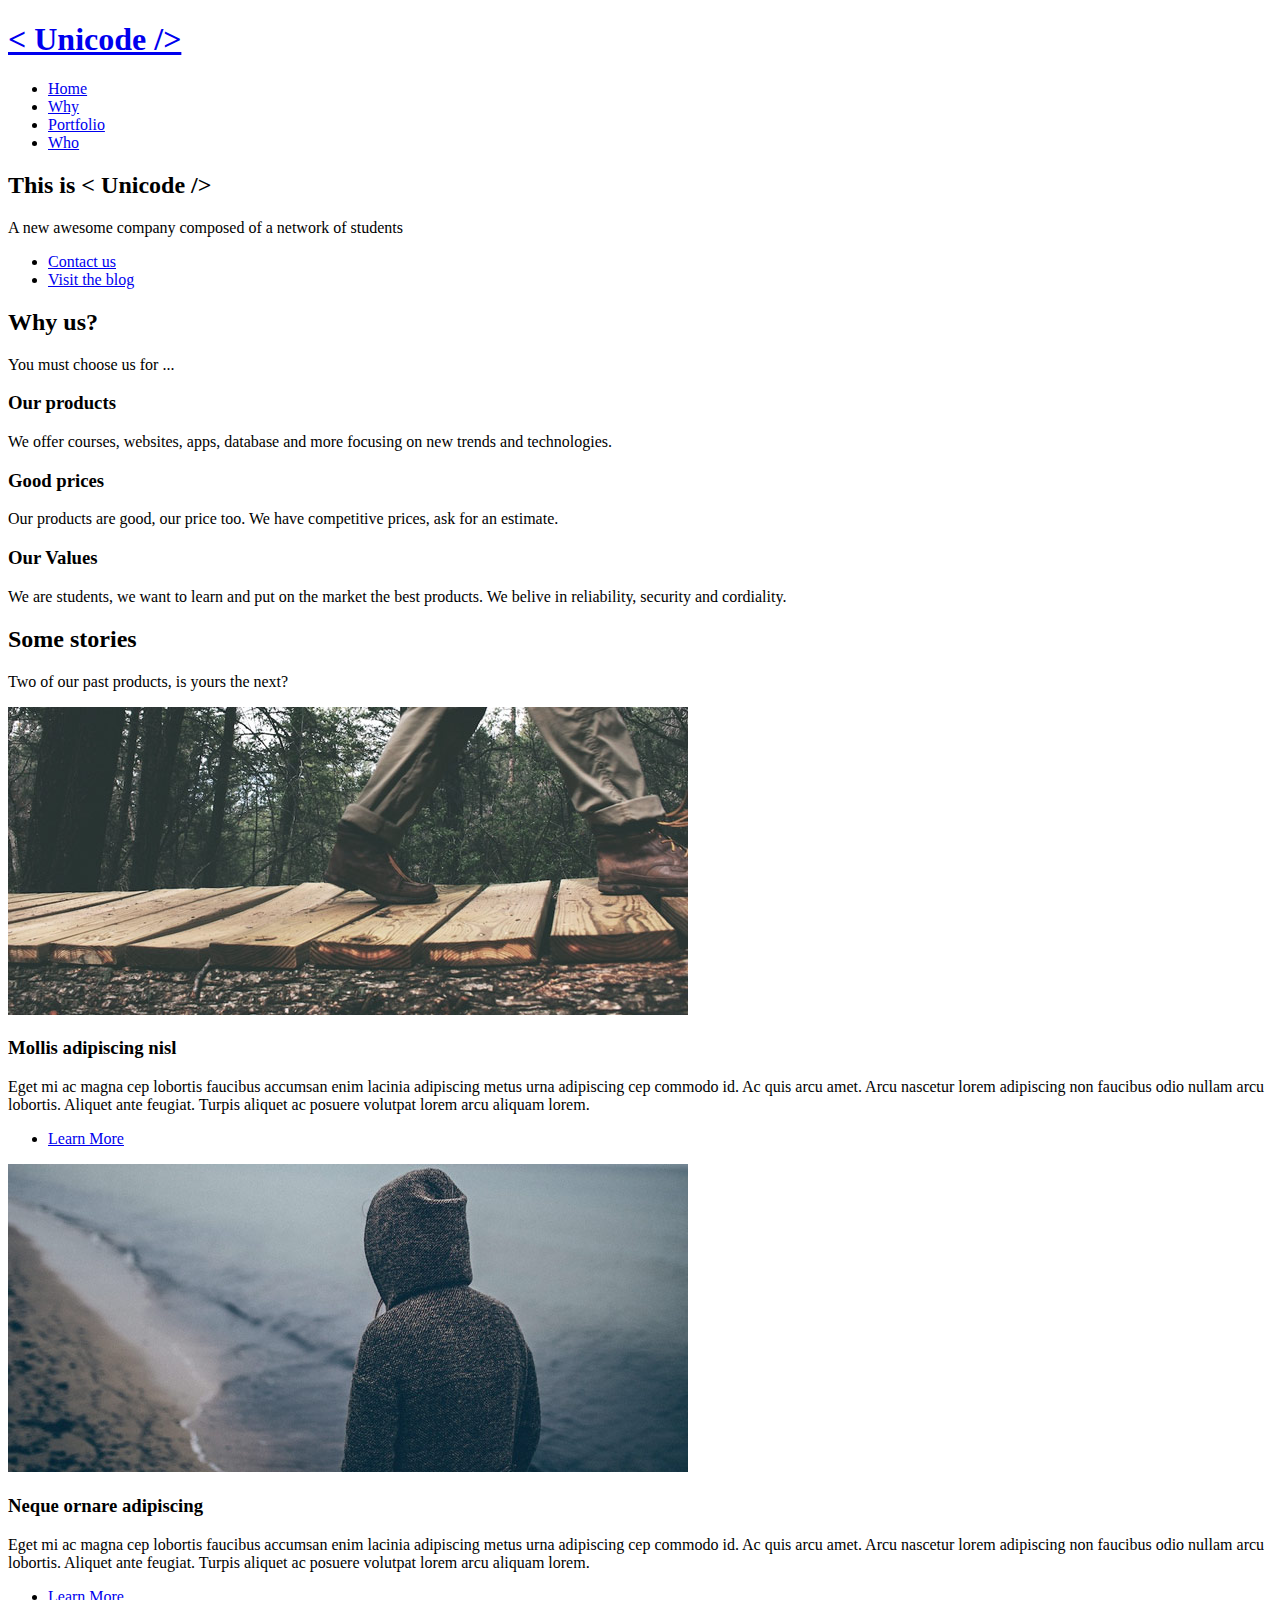
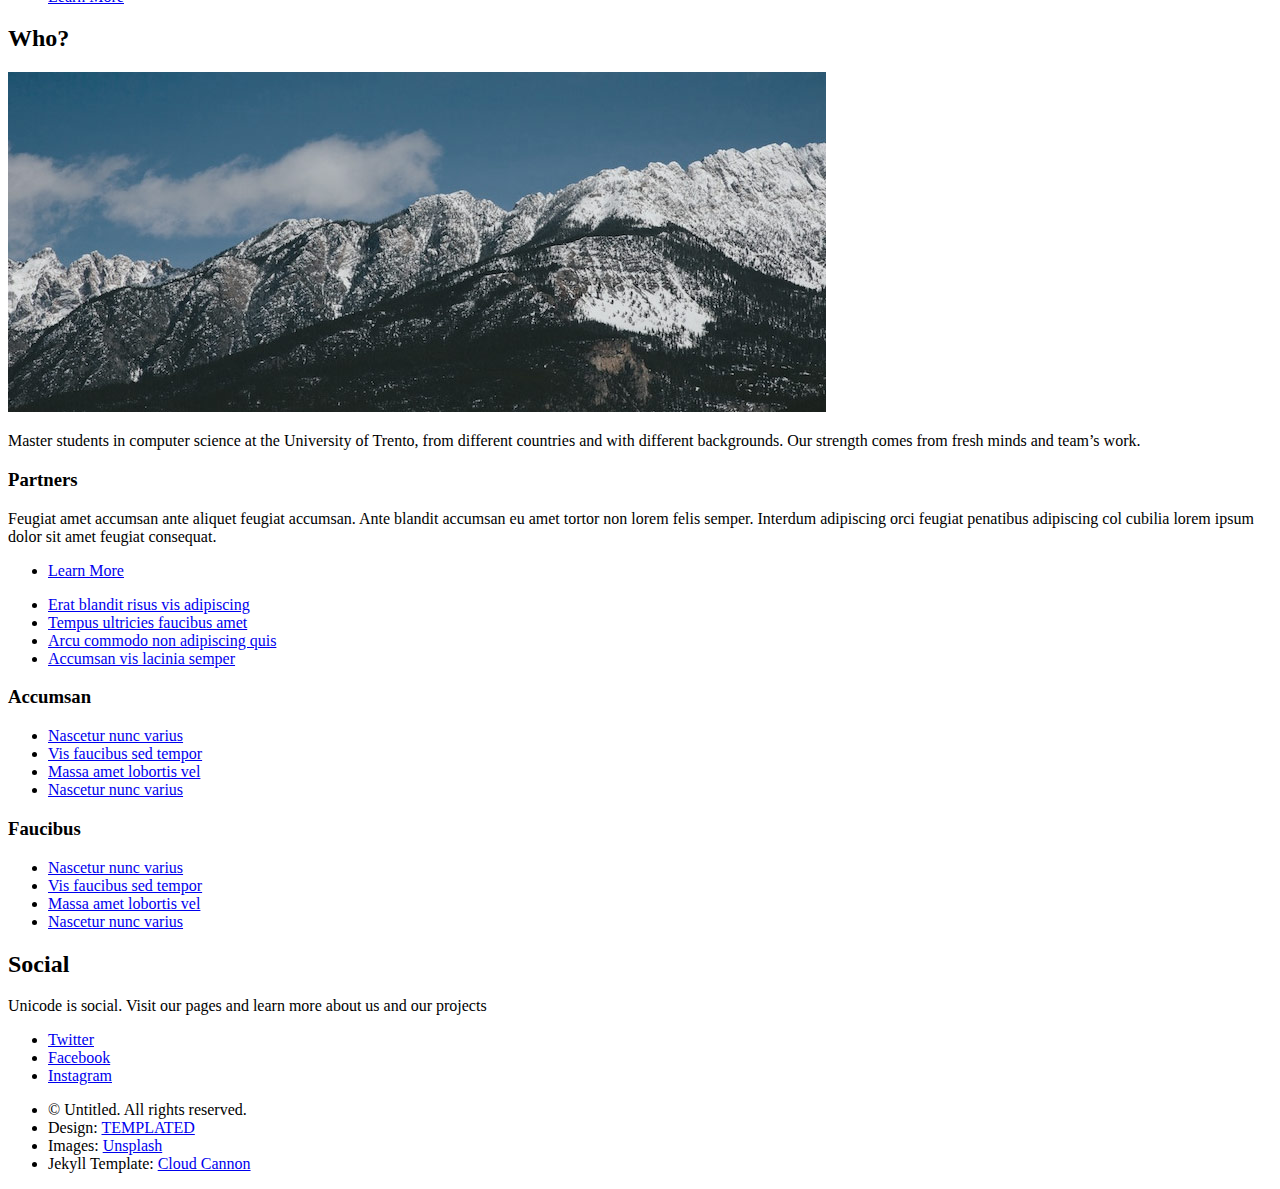
==== commit cfc598fd: "Update index.html" ====
--- a/index.html
+++ b/index.html
@@ -1,56 +1,56 @@
-<!DOCTYPE html>
-<html>
-
-  <!--
-	Ion by TEMPLATED
-	templated.co @templatedco
-	Released for free under the Creative Commons Attribution 3.0 license (templated.co/license)
--->
-<head>
-
-    <title>Unicode</title>
-    <meta http-equiv="content-type" content="text/html; charset=utf-8" />
-    <meta name="description" content="" />
-    <meta name="keywords" content="" />
-    <!--[if lte IE 8]><script src="js/html5shiv.js"></script><![endif]-->
-    <script src="/unicode-static-site//js/jquery.min.js"></script>
-    <script src="/unicode-static-site//js/skel.min.js"></script>
-    <script src="/unicode-static-site//js/skel-layers.min.js"></script>
-    <script src="/unicode-static-site//js/init.js"></script>
-    <noscript>
-        <link rel="stylesheet" href="/unicode-static-site//css/skel.css" />
-        <link rel="stylesheet" href="/unicode-static-site//css/style.css" />
-        <link rel="stylesheet" href="/unicode-static-site//css/style-xlarge.css" />
-    </noscript>
-</head>
-
-
-	<body id="top">
-
-        <!-- Header -->
-<header id="header" class="skel-layers-fixed">
-    <h1><a href="/unicode-static-site//" class="site-title" >&#60; Unicode /&#62;</a></h1>
-    <nav id="nav">
-        <ul>
-            <li><a href="#top">Home</a></li>
-            <li><a href="#why">Why</a></li>
-            <li><a href="#portfolio">Portfolio</a></li>
-            <li><a href="#who">Who</a></li>
-        </ul>
-    </nav>
-</header>
-
-        <!-- Banner -->
-        <section id="banner">
-            <div class="inner">
-                <h2>This is &#60; Unicode /&#62;</h2>
-                <p>A new awesome company composed of a network of students</p>
-                <ul class="actions">
-                    <li><a href="#content" class="button big special">Contact us</a></li>
-                    <li><a href="/unicode-static-site//blog.html" class="button big alt">Visit the blog</a></li>
-                </ul>
-            </div>
-        </section>
+<!DOCTYPE html>
+<html>
+
+  <!--
+	Ion by TEMPLATED
+	templated.co @templatedco
+	Released for free under the Creative Commons Attribution 3.0 license (templated.co/license)
+-->
+<head>
+
+    <title>Unicode</title>
+    <meta http-equiv="content-type" content="text/html; charset=utf-8" />
+    <meta name="description" content="" />
+    <meta name="keywords" content="" />
+    <!--[if lte IE 8]><script src="js/html5shiv.js"></script><![endif]-->
+    <script src="/unicode-static-site/js/jquery.min.js"></script>
+    <script src="/unicode-static-site/js/skel.min.js"></script>
+    <script src="/unicode-static-site/js/skel-layers.min.js"></script>
+    <script src="/unicode-static-site/js/init.js"></script>
+    <noscript>
+        <link rel="stylesheet" href="/unicode-static-site/css/skel.css" />
+        <link rel="stylesheet" href="/unicode-static-site/css/style.css" />
+        <link rel="stylesheet" href="/unicode-static-site/css/style-xlarge.css" />
+    </noscript>
+</head>
+
+
+	<body id="top">
+
+        <!-- Header -->
+<header id="header" class="skel-layers-fixed">
+    <h1><a href="/unicode-static-site/" class="site-title" >&#60; Unicode /&#62;</a></h1>
+    <nav id="nav">
+        <ul>
+            <li><a href="#top">Home</a></li>
+            <li><a href="#why">Why</a></li>
+            <li><a href="#portfolio">Portfolio</a></li>
+            <li><a href="#who">Who</a></li>
+        </ul>
+    </nav>
+</header>
+
+        <!-- Banner -->
+        <section id="banner">
+            <div class="inner">
+                <h2>This is &#60; Unicode /&#62;</h2>
+                <p>A new awesome company composed of a network of students</p>
+                <ul class="actions">
+                    <li><a href="#content" class="button big special">Contact us</a></li>
+                    <li><a href="/unicode-static-site/blog.html" class="button big alt">Visit the blog</a></li>
+                </ul>
+            </div>
+        </section>
         		<!-- One -->
 			<section id="why" class="wrapper style1">
 				<header class="major">
@@ -130,7 +130,7 @@
 							<section>
 								<h2>Who?</h2>
 								<a href="#" class="image fit"><img src="images/pic03.jpg" alt="" /></a>
-								<p>Vis accumsan feugiat adipiscing nisl amet adipiscing accumsan blandit accumsan sapien blandit ac amet faucibus aliquet placerat commodo. Interdum ante aliquet commodo accumsan vis phasellus adipiscing. Ornare a in lacinia. Vestibulum accumsan ac metus massa tempor. Accumsan in lacinia ornare massa amet. Ac interdum ac non praesent. Cubilia lacinia interdum massa faucibus blandit nullam. Accumsan phasellus nunc integer. Accumsan euismod nunc adipiscing lacinia erat ut sit. Arcu amet. Id massa aliquet arcu accumsan lorem amet accumsan commodo odio cubilia ac eu interdum placerat placerat arcu commodo lobortis adipiscing semper ornare pellentesque.</p>
+								<p>Master students in computer science at the University of Trento, from different countries and with different backgrounds. Our strength comes from fresh minds and team’s work. </p>
 							</section>
 						</div>
 						<div class="4u">
@@ -152,52 +152,52 @@
 				</div>
 			</section>			
 			
-		
-        <!-- Footer -->
-<footer id="footer">
-    <div class="container">
-        <div class="row double">
-            <div class="6u">
-                <div class="row collapse-at-2">
-                    <div class="6u">
-                        <h3>Accumsan</h3>
-                        <ul class="alt">
-                            <li><a href="#">Nascetur nunc varius</a></li>
-                            <li><a href="#">Vis faucibus sed tempor</a></li>
-                            <li><a href="#">Massa amet lobortis vel</a></li>
-                            <li><a href="#">Nascetur nunc varius</a></li>
-                        </ul>
-                    </div>
-                    <div class="6u">
-                        <h3>Faucibus</h3>
-                        <ul class="alt">
-                            <li><a href="#">Nascetur nunc varius</a></li>
-                            <li><a href="#">Vis faucibus sed tempor</a></li>
-                            <li><a href="#">Massa amet lobortis vel</a></li>
-                            <li><a href="#">Nascetur nunc varius</a></li>
-                        </ul>
-                    </div>
-                </div>
-            </div>
-            <div class="6u">
-                <h2>Social</h2>
-                <p>Unicode is social. Visit our pages and learn more about us and our projects</p>
-                <ul class="icons">
-                    <li><a href="#" class="icon fa-twitter"><span class="label">Twitter</span></a></li>
-                    <li><a href="#" class="icon fa-facebook"><span class="label">Facebook</span></a></li>
-                    <li><a href="#" class="icon fa-instagram"><span class="label">Instagram</span></a></li>
-                </ul>
-            </div>
-        </div>
-        <ul class="copyright">
-            <li>&copy; Untitled. All rights reserved.</li>
-            <li>Design: <a href="http://templated.co">TEMPLATED</a></li>
-            <li>Images: <a href="http://unsplash.com">Unsplash</a></li>
-            <li>Jekyll Template: <a href="http://cloudcannon.com">Cloud Cannon</a></li>
-        </ul>
-    </div>
-</footer>
-
-    </body>
-
-</html>
+		
+        <!-- Footer -->
+<footer id="footer">
+    <div class="container">
+        <div class="row double">
+            <div class="6u">
+                <div class="row collapse-at-2">
+                    <div class="6u">
+                        <h3>Accumsan</h3>
+                        <ul class="alt">
+                            <li><a href="#">Nascetur nunc varius</a></li>
+                            <li><a href="#">Vis faucibus sed tempor</a></li>
+                            <li><a href="#">Massa amet lobortis vel</a></li>
+                            <li><a href="#">Nascetur nunc varius</a></li>
+                        </ul>
+                    </div>
+                    <div class="6u">
+                        <h3>Faucibus</h3>
+                        <ul class="alt">
+                            <li><a href="#">Nascetur nunc varius</a></li>
+                            <li><a href="#">Vis faucibus sed tempor</a></li>
+                            <li><a href="#">Massa amet lobortis vel</a></li>
+                            <li><a href="#">Nascetur nunc varius</a></li>
+                        </ul>
+                    </div>
+                </div>
+            </div>
+            <div class="6u">
+                <h2>Social</h2>
+                <p>Unicode is social. Visit our pages and learn more about us and our projects</p>
+                <ul class="icons">
+                    <li><a href="#" class="icon fa-twitter"><span class="label">Twitter</span></a></li>
+                    <li><a href="#" class="icon fa-facebook"><span class="label">Facebook</span></a></li>
+                    <li><a href="#" class="icon fa-instagram"><span class="label">Instagram</span></a></li>
+                </ul>
+            </div>
+        </div>
+        <ul class="copyright">
+            <li>&copy; Untitled. All rights reserved.</li>
+            <li>Design: <a href="http://templated.co">TEMPLATED</a></li>
+            <li>Images: <a href="http://unsplash.com">Unsplash</a></li>
+            <li>Jekyll Template: <a href="http://cloudcannon.com">Cloud Cannon</a></li>
+        </ul>
+    </div>
+</footer>
+
+    </body>
+
+</html>
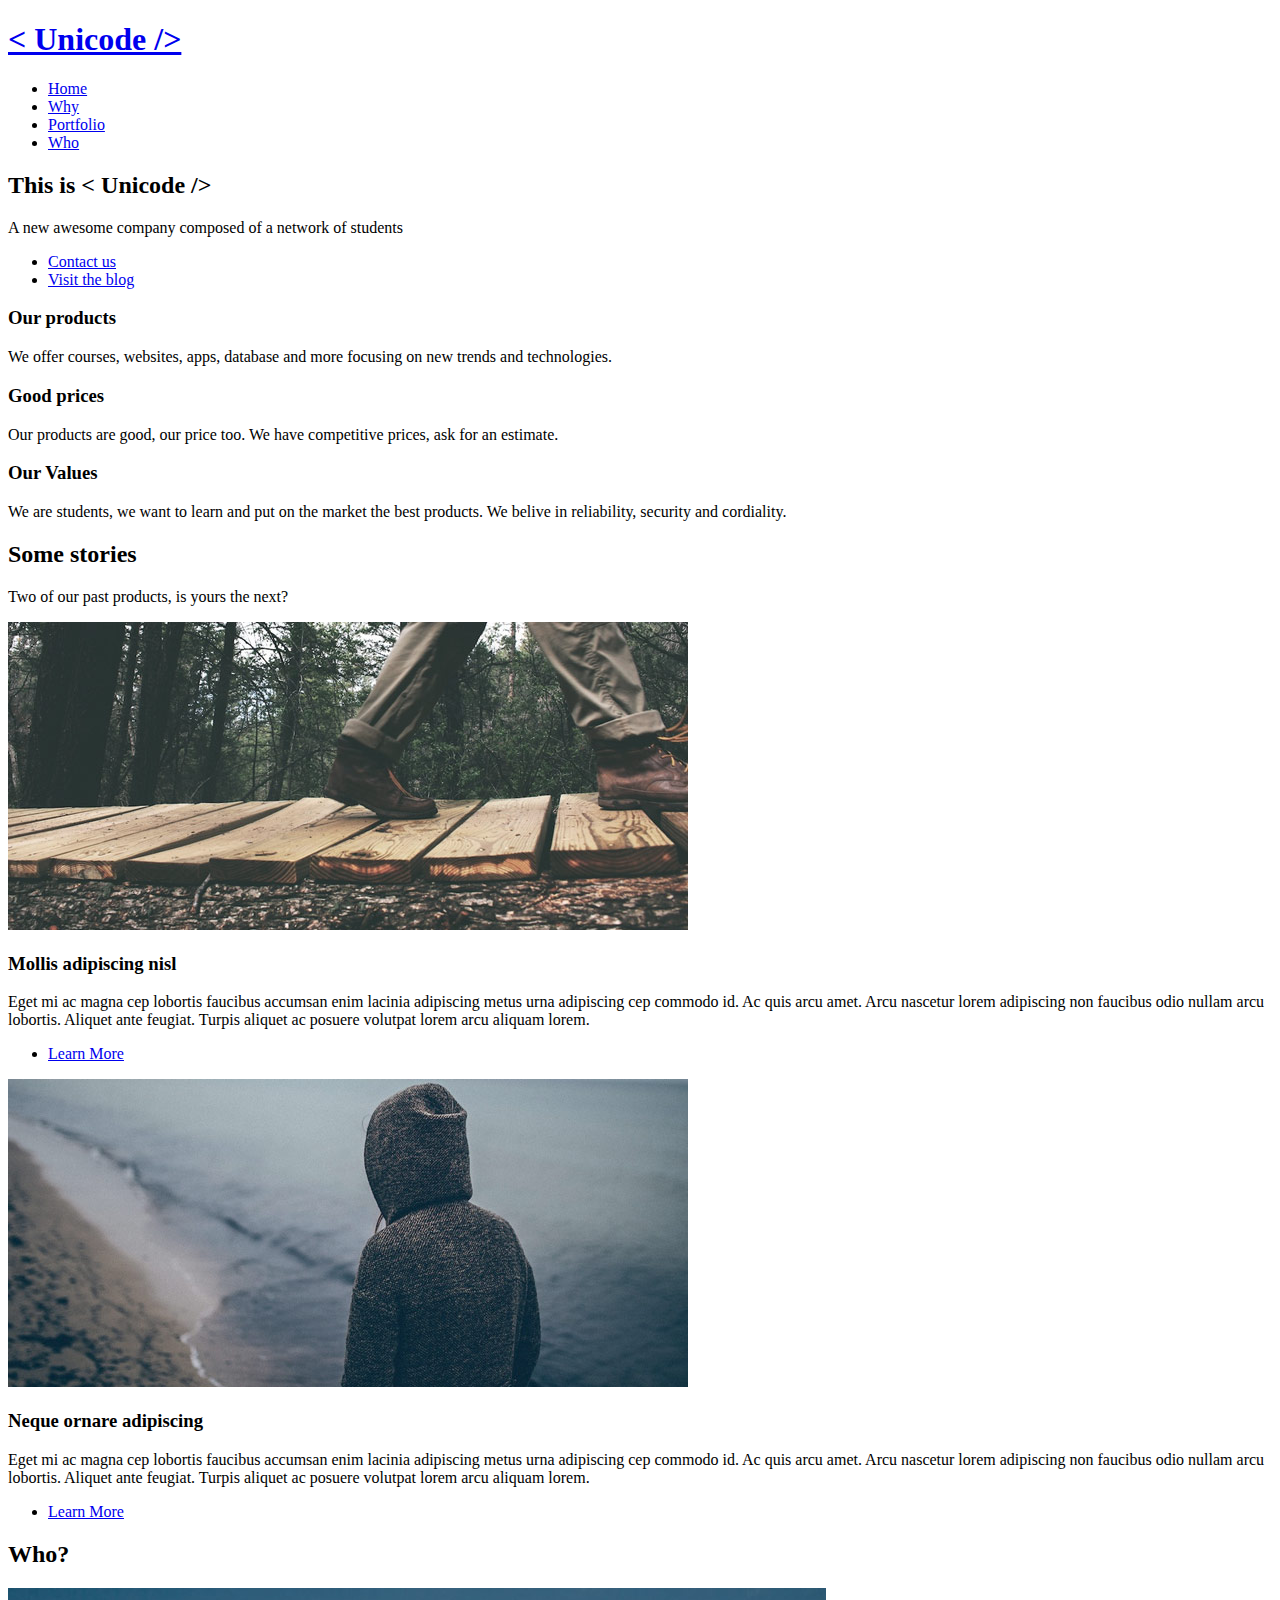
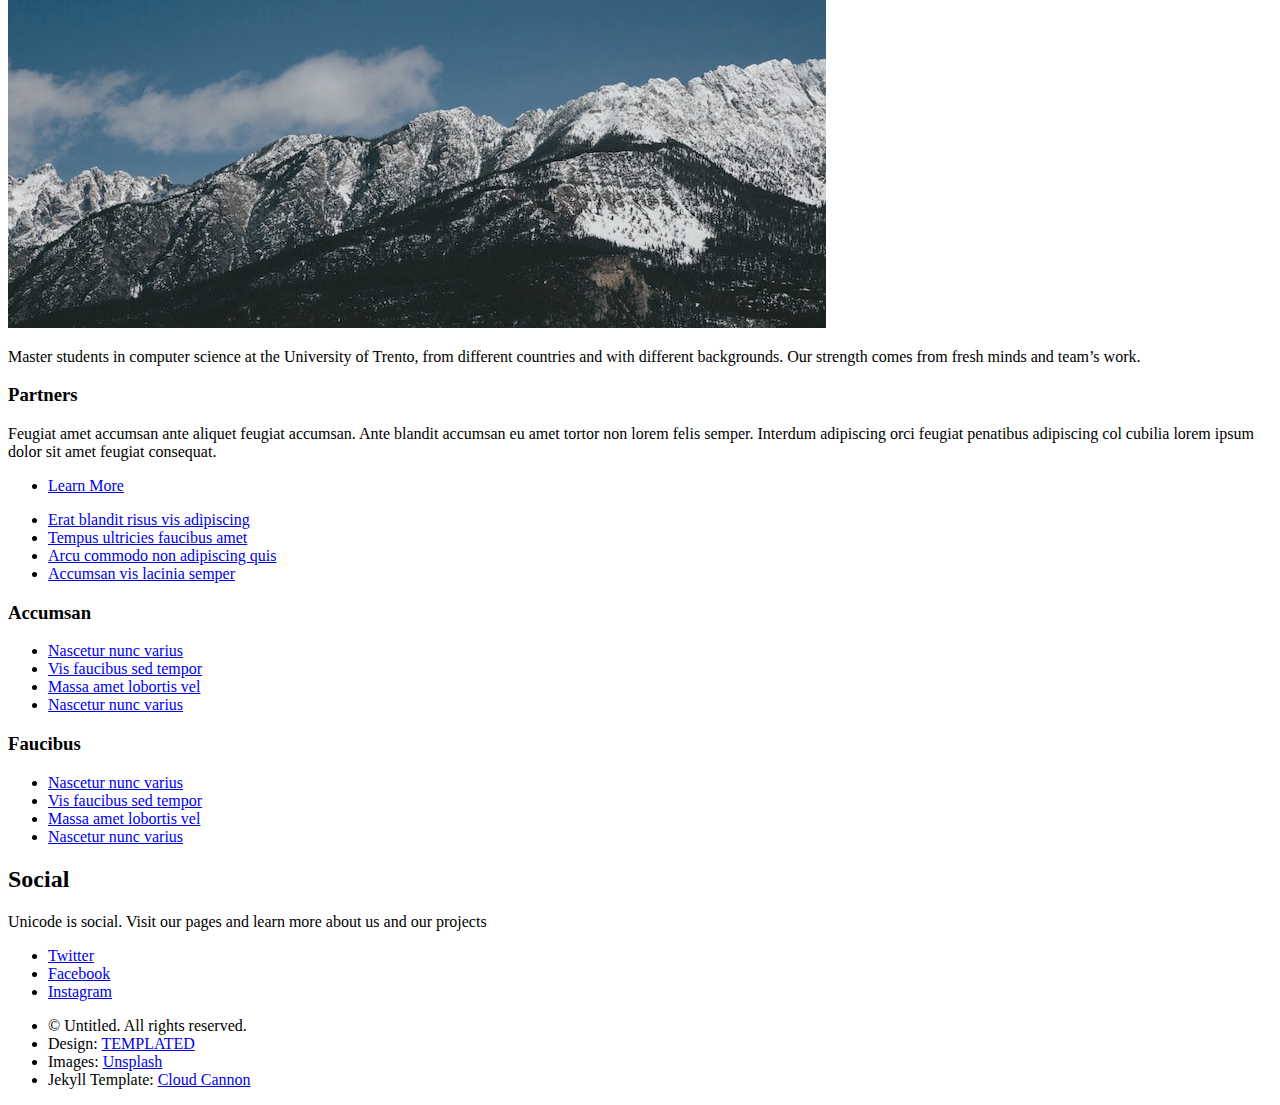
==== commit 3ce2751d: "removed boxes" ====
--- a/index.html
+++ b/index.html
@@ -53,14 +53,10 @@
         </section>
         		<!-- One -->
 			<section id="why" class="wrapper style1">
-				<header class="major">
-					<h2>Why us?</h2>
-					<p>You must choose us for ...</p>
-				</header>
 				<div class="container">
 					<div class="row">
 						<div class="4u">
-							<section class="special box">
+							<section class="special">
 								<i class="icon fa-rocket major"></i>
 								<h3>Our products</h3>
 								<p>
@@ -70,14 +66,14 @@
 							</section>
 						</div>
 						<div class="4u">
-							<section class="special box">
+							<section class="special">
 								<i class="icon fa fa-eur major"></i>
 								<h3>Good prices</h3>
 								<p>Our products are good, our price too. We have competitive prices, ask for an estimate.</p>
 							</section>
 						</div>
 						<div class="4u">
-							<section class="special box">
+							<section class="special">
 								<i class="icon fa fa-handshake-o major"></i>
 								<h3>Our Values</h3>
 								<p>
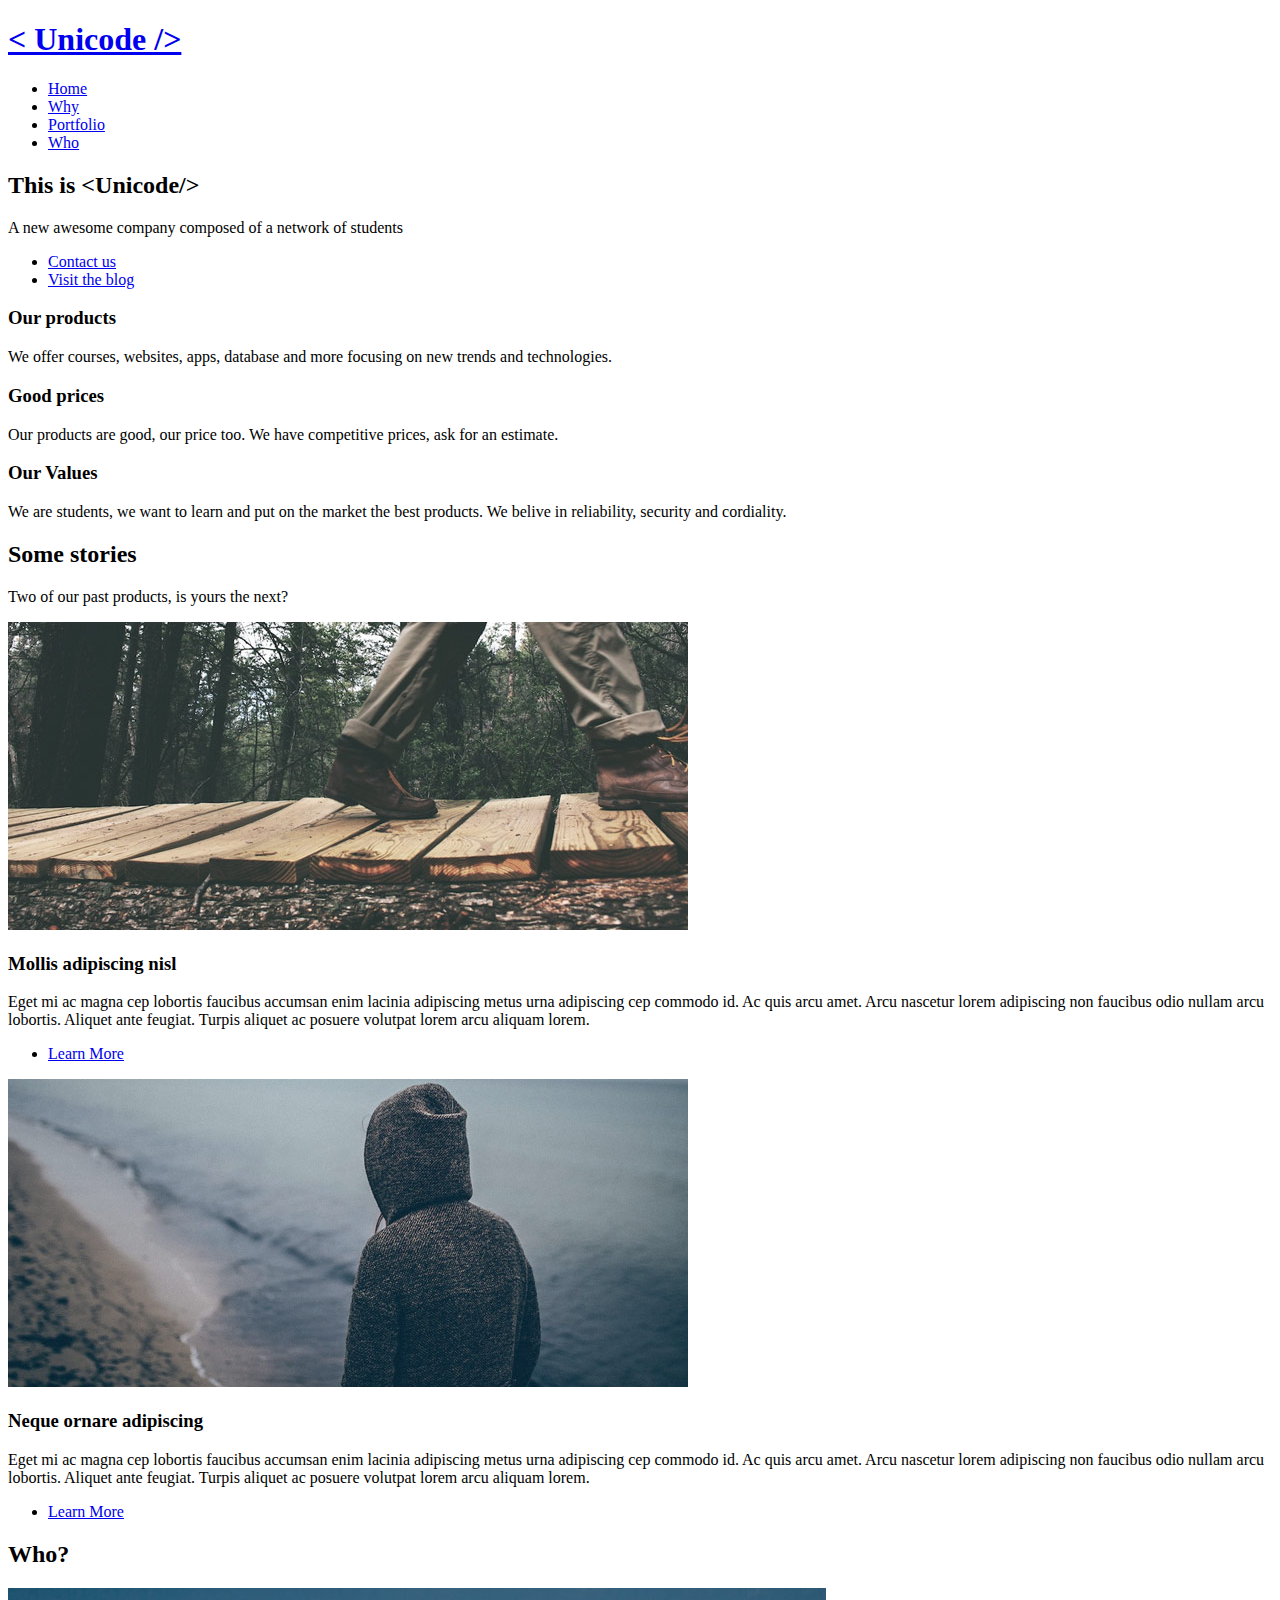
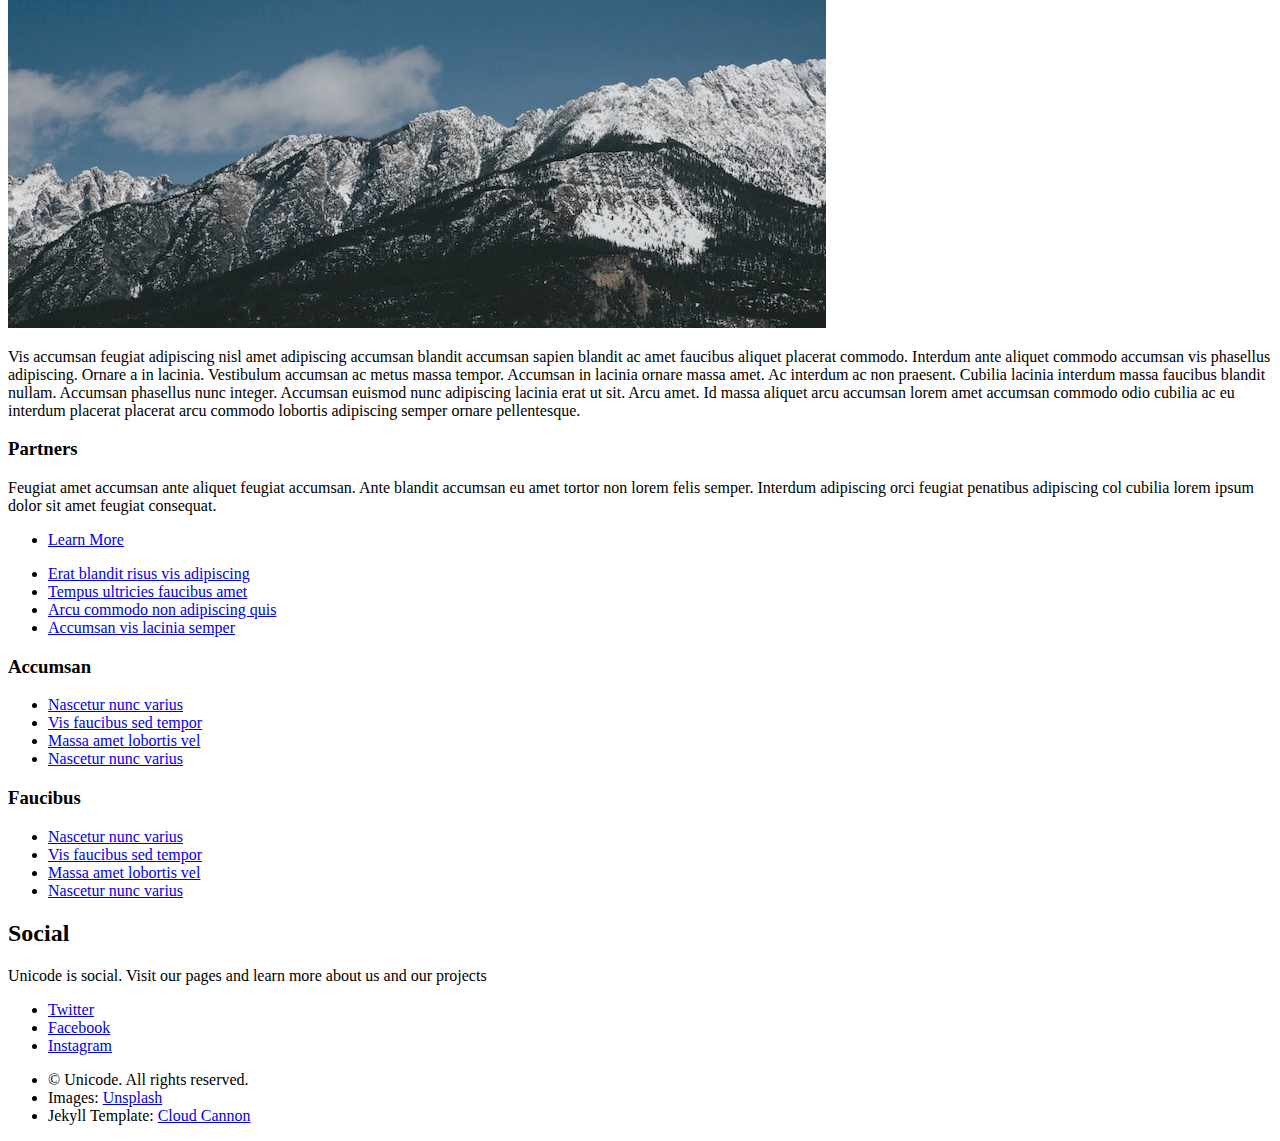
==== commit 9532a563: "edit frontpage" ====
--- a/index.html
+++ b/index.html
@@ -1,56 +1,56 @@
-<!DOCTYPE html>
-<html>
-
-  <!--
-	Ion by TEMPLATED
-	templated.co @templatedco
-	Released for free under the Creative Commons Attribution 3.0 license (templated.co/license)
--->
-<head>
-
-    <title>Unicode</title>
-    <meta http-equiv="content-type" content="text/html; charset=utf-8" />
-    <meta name="description" content="" />
-    <meta name="keywords" content="" />
-    <!--[if lte IE 8]><script src="js/html5shiv.js"></script><![endif]-->
-    <script src="/unicode-static-site/js/jquery.min.js"></script>
-    <script src="/unicode-static-site/js/skel.min.js"></script>
-    <script src="/unicode-static-site/js/skel-layers.min.js"></script>
-    <script src="/unicode-static-site/js/init.js"></script>
-    <noscript>
-        <link rel="stylesheet" href="/unicode-static-site/css/skel.css" />
-        <link rel="stylesheet" href="/unicode-static-site/css/style.css" />
-        <link rel="stylesheet" href="/unicode-static-site/css/style-xlarge.css" />
-    </noscript>
-</head>
-
-
-	<body id="top">
-
-        <!-- Header -->
-<header id="header" class="skel-layers-fixed">
-    <h1><a href="/unicode-static-site/" class="site-title" >&#60; Unicode /&#62;</a></h1>
-    <nav id="nav">
-        <ul>
-            <li><a href="#top">Home</a></li>
-            <li><a href="#why">Why</a></li>
-            <li><a href="#portfolio">Portfolio</a></li>
-            <li><a href="#who">Who</a></li>
-        </ul>
-    </nav>
-</header>
-
-        <!-- Banner -->
-        <section id="banner">
-            <div class="inner">
-                <h2>This is &#60; Unicode /&#62;</h2>
-                <p>A new awesome company composed of a network of students</p>
-                <ul class="actions">
-                    <li><a href="#content" class="button big special">Contact us</a></li>
-                    <li><a href="/unicode-static-site/blog.html" class="button big alt">Visit the blog</a></li>
-                </ul>
-            </div>
-        </section>
+<!DOCTYPE html>
+<html>
+
+  <!--
+	Ion by TEMPLATED
+	templated.co @templatedco
+	Released for free under the Creative Commons Attribution 3.0 license (templated.co/license)
+-->
+<head>
+
+    <title>Unicode</title>
+    <meta http-equiv="content-type" content="text/html; charset=utf-8" />
+    <meta name="description" content="" />
+    <meta name="keywords" content="" />
+    <!--[if lte IE 8]><script src="js/html5shiv.js"></script><![endif]-->
+    <script src="/unicode-static-site/js/jquery.min.js"></script>
+    <script src="/unicode-static-site/js/skel.min.js"></script>
+    <script src="/unicode-static-site/js/skel-layers.min.js"></script>
+    <script src="/unicode-static-site/js/init.js"></script>
+    <noscript>
+        <link rel="stylesheet" href="/unicode-static-site/css/skel.css" />
+        <link rel="stylesheet" href="/unicode-static-site/css/style.css" />
+        <link rel="stylesheet" href="/unicode-static-site/css/style-xlarge.css" />
+    </noscript>
+</head>
+
+
+	<body id="top">
+
+        <!-- Header -->
+<header id="header" class="skel-layers-fixed">
+    <h1><a href="/unicode-static-site/" class="site-title" >&#60;&#32;Unicode&#32;/&#62;</a></h1>
+    <nav id="nav">
+        <ul>
+            <li><a href="#top">Home</a></li>
+            <li><a href="#why">Why</a></li>
+            <li><a href="#portfolio">Portfolio</a></li>
+            <li><a href="#who">Who</a></li>
+        </ul>
+    </nav>
+</header>
+
+        <!-- Banner -->
+        <section id="banner">
+            <div class="inner">
+                <h2>This is &#60;Unicode/&#62;</h2>
+                <p>A new awesome company composed of a network of students</p>
+                <ul class="actions">
+                    <li><a href="#content" class="button big special">Contact us</a></li>
+                    <li><a href="/unicode-static-site/blog.html" class="button big alt">Visit the blog</a></li>
+                </ul>
+            </div>
+        </section>
         		<!-- One -->
 			<section id="why" class="wrapper style1">
 				<div class="container">
@@ -126,7 +126,7 @@
 							<section>
 								<h2>Who?</h2>
 								<a href="#" class="image fit"><img src="images/pic03.jpg" alt="" /></a>
-								<p>Master students in computer science at the University of Trento, from different countries and with different backgrounds. Our strength comes from fresh minds and team’s work. </p>
+								<p>Vis accumsan feugiat adipiscing nisl amet adipiscing accumsan blandit accumsan sapien blandit ac amet faucibus aliquet placerat commodo. Interdum ante aliquet commodo accumsan vis phasellus adipiscing. Ornare a in lacinia. Vestibulum accumsan ac metus massa tempor. Accumsan in lacinia ornare massa amet. Ac interdum ac non praesent. Cubilia lacinia interdum massa faucibus blandit nullam. Accumsan phasellus nunc integer. Accumsan euismod nunc adipiscing lacinia erat ut sit. Arcu amet. Id massa aliquet arcu accumsan lorem amet accumsan commodo odio cubilia ac eu interdum placerat placerat arcu commodo lobortis adipiscing semper ornare pellentesque.</p>
 							</section>
 						</div>
 						<div class="4u">
@@ -149,51 +149,51 @@
 			</section>			
 			
 		
-        <!-- Footer -->
-<footer id="footer">
-    <div class="container">
-        <div class="row double">
-            <div class="6u">
-                <div class="row collapse-at-2">
-                    <div class="6u">
-                        <h3>Accumsan</h3>
-                        <ul class="alt">
-                            <li><a href="#">Nascetur nunc varius</a></li>
-                            <li><a href="#">Vis faucibus sed tempor</a></li>
-                            <li><a href="#">Massa amet lobortis vel</a></li>
-                            <li><a href="#">Nascetur nunc varius</a></li>
-                        </ul>
-                    </div>
-                    <div class="6u">
-                        <h3>Faucibus</h3>
-                        <ul class="alt">
-                            <li><a href="#">Nascetur nunc varius</a></li>
-                            <li><a href="#">Vis faucibus sed tempor</a></li>
-                            <li><a href="#">Massa amet lobortis vel</a></li>
-                            <li><a href="#">Nascetur nunc varius</a></li>
-                        </ul>
-                    </div>
-                </div>
-            </div>
-            <div class="6u">
-                <h2>Social</h2>
-                <p>Unicode is social. Visit our pages and learn more about us and our projects</p>
-                <ul class="icons">
-                    <li><a href="#" class="icon fa-twitter"><span class="label">Twitter</span></a></li>
-                    <li><a href="#" class="icon fa-facebook"><span class="label">Facebook</span></a></li>
-                    <li><a href="#" class="icon fa-instagram"><span class="label">Instagram</span></a></li>
-                </ul>
-            </div>
-        </div>
-        <ul class="copyright">
-            <li>&copy; Untitled. All rights reserved.</li>
-            <li>Design: <a href="http://templated.co">TEMPLATED</a></li>
-            <li>Images: <a href="http://unsplash.com">Unsplash</a></li>
-            <li>Jekyll Template: <a href="http://cloudcannon.com">Cloud Cannon</a></li>
-        </ul>
-    </div>
-</footer>
-
-    </body>
-
-</html>
+
+        <!-- Footer -->
+<footer id="footer">
+    <div class="container">
+        <div class="row double">
+            <div class="6u">
+                <div class="row collapse-at-2">
+                    <div class="6u">
+                        <h3>Accumsan</h3>
+                        <ul class="alt">
+                            <li><a href="#">Nascetur nunc varius</a></li>
+                            <li><a href="#">Vis faucibus sed tempor</a></li>
+                            <li><a href="#">Massa amet lobortis vel</a></li>
+                            <li><a href="#">Nascetur nunc varius</a></li>
+                        </ul>
+                    </div>
+                    <div class="6u">
+                        <h3>Faucibus</h3>
+                        <ul class="alt">
+                            <li><a href="#">Nascetur nunc varius</a></li>
+                            <li><a href="#">Vis faucibus sed tempor</a></li>
+                            <li><a href="#">Massa amet lobortis vel</a></li>
+                            <li><a href="#">Nascetur nunc varius</a></li>
+                        </ul>
+                    </div>
+                </div>
+            </div>
+            <div class="6u">
+                <h2>Social</h2>
+                <p>Unicode is social. Visit our pages and learn more about us and our projects</p>
+                <ul class="icons">
+                    <li><a href="#" class="icon fa-twitter"><span class="label">Twitter</span></a></li>
+                    <li><a href="#" class="icon fa-facebook"><span class="label">Facebook</span></a></li>
+                    <li><a href="#" class="icon fa-instagram"><span class="label">Instagram</span></a></li>
+                </ul>
+            </div>
+        </div>
+        <ul class="copyright">
+            <li>&copy; Unicode. All rights reserved.</li>
+            <li>Images: <a href="http://unsplash.com">Unsplash</a></li>
+            <li>Jekyll Template: <a href="http://cloudcannon.com">Cloud Cannon</a></li>
+        </ul>
+    </div>
+</footer>
+
+    </body>
+
+</html>
